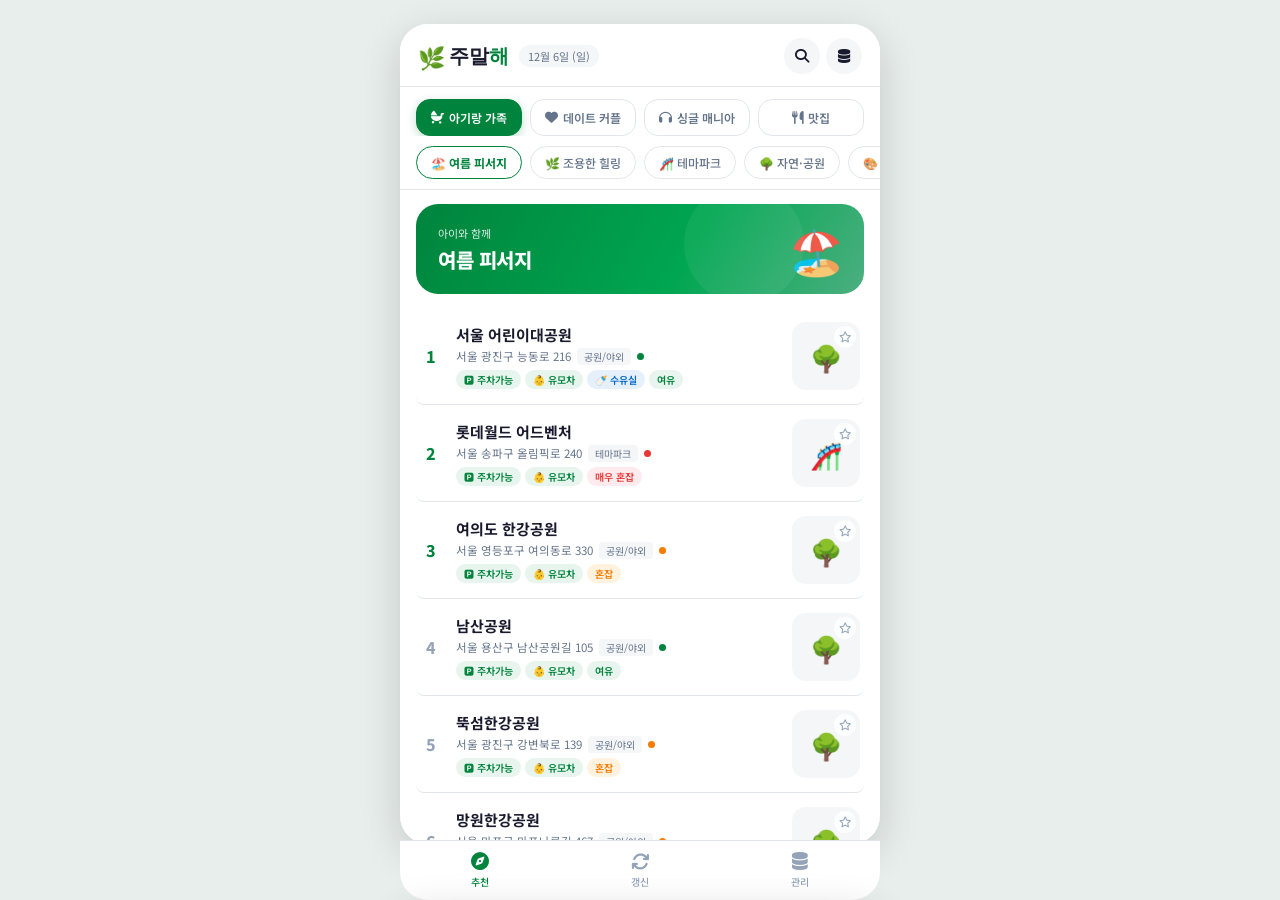
==== web/index.html @ 014f01ed "Initial commit" ====
<!DOCTYPE html>
<html lang="ko">
<head>
  <meta charset="UTF-8">
  <meta name="viewport" content="width=device-width, initial-scale=1.0, maximum-scale=1.0, user-scalable=no">
  <title>주말해 - AI 주말 맞춤형 여가 추천</title>
  <meta name="description" content="AI가 분석한 이번 주말 맞춤 여가 추천 서비스. 가족, 커플, 싱글별 테마 코스 제공.">
  <link rel="preconnect" href="https://fonts.googleapis.com">
  <link rel="preconnect" href="https://fonts.gstatic.com" crossorigin>
  <link href="https://fonts.googleapis.com/css2?family=Noto+Sans+KR:wght@300;400;500;600;700;900&family=Outfit:wght@400;600;700;800&display=swap" rel="stylesheet">
  <link rel="stylesheet" href="https://cdnjs.cloudflare.com/ajax/libs/font-awesome/6.4.0/css/all.min.css">
  <link rel="stylesheet" href="style.css">
</head>
<body>
<div class="app-wrap">

  <!-- ── 상단 헤더 ── -->
  <header class="nh-header">
    <div class="nh-header__left">
      <div class="nh-logo">
        <span class="nh-logo__mark">🌿</span>
        <span class="nh-logo__text">주말<b>해</b></span>
      </div>
      <span class="nh-header__date" id="header-date"></span>
    </div>
    <div class="nh-header__right">
      <button class="icon-btn" id="search-toggle-btn" aria-label="검색"><i class="fa-solid fa-magnifying-glass"></i></button>
      <a href="admin.html" class="icon-btn" aria-label="관리자"><i class="fa-solid fa-database"></i></a>
    </div>
  </header>

  <!-- ── 검색창 (접힘/펼침) ── -->
  <div class="search-bar-wrap" id="search-bar-wrap" hidden>
    <div class="search-bar">
      <i class="fa-solid fa-magnifying-glass"></i>
      <input type="text" id="search-input" placeholder="장소명, 키워드 검색..." autocomplete="off">
      <button id="search-clear-btn"><i class="fa-solid fa-xmark"></i></button>
    </div>
  </div>

  <!-- ── 주 세그먼트 탭 (가족 / 커플 / 싱글) ── -->
  <nav class="seg-tabs" role="tablist" aria-label="사용자 유형 선택">
    <button class="seg-tab active" data-seg="family" role="tab" aria-selected="true" id="tab-family">
      <i class="fa-solid fa-baby-carriage"></i> 아기랑 가족
    </button>
    <button class="seg-tab" data-seg="couple" role="tab" aria-selected="false" id="tab-couple">
      <i class="fa-solid fa-heart"></i> 데이트 커플
    </button>
    <button class="seg-tab" data-seg="single" role="tab" aria-selected="false" id="tab-single">
      <i class="fa-solid fa-headphones"></i> 싱글 매니아
    </button>
    <button class="seg-tab" data-seg="food" role="tab" aria-selected="false" id="tab-food">
      <i class="fa-solid fa-utensils"></i> 맛집
    </button>
  </nav>

  <!-- ── 하위 테마 칩 (가로 스크롤) ── -->
  <div class="theme-chips-wrap">
    <div class="theme-chips" id="theme-chips">
      <!-- JS가 동적으로 채움 -->
    </div>
  </div>

  <!-- ── 테마 배너 ── -->
  <div class="theme-banner" id="theme-banner">
    <div class="theme-banner__text">
      <p class="theme-banner__sub" id="banner-sub">아이와 함께</p>
      <h2 class="theme-banner__title" id="banner-title">여름 피서지</h2>
    </div>
    <div class="theme-banner__emoji" id="banner-emoji">🏖️</div>
  </div>

  <!-- ── 장소 리스트 ── -->
  <main class="place-list-wrap" id="place-list" role="main">
    <div class="loading-row">
      <div class="nh-spinner"></div>
      <span>추천 장소를 불러오는 중...</span>
    </div>
  </main>

  <!-- ── 페이지네이션 ── -->
  <div class="pagination-bar" id="pagination-bar" hidden>
    <button class="page-btn" id="page-prev"><i class="fa-solid fa-chevron-left"></i></button>
    <span class="page-info" id="page-info">1 / 1</span>
    <button class="page-btn" id="page-next"><i class="fa-solid fa-chevron-right"></i></button>
  </div>

  <!-- ── 하단 네비게이션 ── -->
  <footer class="bottom-nav">
    <button class="bnav-item active" id="bnav-home">
      <i class="fa-solid fa-compass"></i><span>추천</span>
    </button>
    <button class="bnav-item" id="bnav-refresh">
      <i class="fa-solid fa-arrows-rotate"></i><span>갱신</span>
    </button>
    <a href="admin.html" class="bnav-item">
      <i class="fa-solid fa-database"></i><span>관리</span>
    </a>
  </footer>

  <!-- ── 장소 상세 Bottom Sheet ── -->
  <div class="sheet-overlay" id="sheet-overlay"></div>
  <div class="detail-sheet" id="detail-sheet" role="dialog" aria-modal="true" aria-label="장소 상세 정보">
    <div class="sheet-handle"></div>
    <button class="sheet-close-btn" id="sheet-close-btn"><i class="fa-solid fa-xmark"></i></button>
    <div class="sheet-body" id="sheet-body"><!-- JS fills --></div>
  </div>

  <!-- ── 갱신 모달 ── -->
  <div class="nh-modal-overlay" id="refresh-modal-overlay">
    <div class="nh-modal">
      <h3><i class="fa-solid fa-arrows-rotate"></i> 실시간 데이터 수집 및 갱신</h3>
      <ul class="modal-stat-list">
        <li><span>총 등록 명소/장소</span><strong id="m-places">0개</strong></li>
        <li><span>실시간 등록 행사</span><strong id="m-events">0개</strong></li>
        <li><span>데이터 연동 상태</span><strong class="ok">✅ 정상 (실시간)</strong></li>
      </ul>
      <div id="collect-status-box" style="font-size:12px;color:var(--nh-text-sec);text-align:center;padding:4px 0;" hidden>
        <span id="collect-status-text">수집 진행 중...</span>
      </div>
      <button class="nh-btn" id="run-collect-btn" style="background:#0066CC;">
        <i class="fa-solid fa-rotate"></i> 실시간 데이터 수집 실행
      </button>
      <button class="nh-btn" id="refresh-modal-close" style="background:var(--nh-bg-sub);color:var(--nh-text-primary);border:1px solid var(--nh-border);">닫기</button>
    </div>
  </div>

</div><!-- /app-wrap -->
<script src="app.js"></script>
</body>
</html>
---- web/style.css ----
/* ══════════════════════════════════════════
   NH농협 톤앤매너 주말해 서비스 CSS
   주색: 녹색 #00843D / 보조: 파랑 #0066CC
   배경: 흰색 #FFFFFF / 서브배경: #F4F6F8
   ══════════════════════════════════════════ */

:root {
  --nh-green:        #00843D;
  --nh-green-light:  #E8F5EE;
  --nh-green-mid:    #4CAF80;
  --nh-blue:         #0066CC;
  --nh-blue-light:   #E6F0FB;
  --nh-blue-mid:     #4D9BE6;
  --nh-bg:           #FFFFFF;
  --nh-bg-sub:       #F4F6F8;
  --nh-border:       #E2E6EA;
  --nh-text-primary: #1A1A2E;
  --nh-text-sec:     #64748B;
  --nh-text-third:   #94A3B8;
  --nh-red:          #E53935;
  --nh-orange:       #F57C00;
  --nh-yellow:       #F9A825;
  --radius-sm: 8px;
  --radius-md: 14px;
  --radius-lg: 22px;
  --radius-xl: 28px;
  --font: 'Noto Sans KR', sans-serif;
  --shadow-sm: 0 1px 4px rgba(0,0,0,0.06);
  --shadow-md: 0 4px 16px rgba(0,0,0,0.10);
  --shadow-lg: 0 12px 40px rgba(0,0,0,0.16);
}

*, *::before, *::after { box-sizing: border-box; margin: 0; padding: 0; -webkit-tap-highlight-color: transparent; }

html, body { height: 100%; font-family: var(--font); background: var(--nh-bg-sub); color: var(--nh-text-primary); }

/* ── 앱 래퍼 ── */
.app-wrap {
  width: 100%;
  max-width: 480px;
  min-height: 100svh;
  background: var(--nh-bg);
  margin: 0 auto;
  display: flex;
  flex-direction: column;
  position: relative;
  overflow-x: hidden;
  padding-bottom: 70px;
  box-shadow: 0 0 0 1px var(--nh-border);
}

/* ── 헤더 ── */
.nh-header {
  position: sticky;
  top: 0;
  z-index: 90;
  background: var(--nh-bg);
  border-bottom: 1px solid var(--nh-border);
  display: flex;
  align-items: center;
  justify-content: space-between;
  padding: 14px 18px 12px;
}
.nh-header__left { display: flex; align-items: center; gap: 10px; }
.nh-logo { display: flex; align-items: center; gap: 4px; }
.nh-logo__mark { font-size: 22px; }
.nh-logo__text { font-size: 20px; font-family: 'Outfit', sans-serif; font-weight: 700; color: var(--nh-text-primary); }
.nh-logo__text b { color: var(--nh-green); }
.nh-header__date { font-size: 11px; color: var(--nh-text-sec); background: var(--nh-bg-sub); padding: 3px 9px; border-radius: 20px; }
.nh-header__right { display: flex; align-items: center; gap: 6px; }
.icon-btn {
  width: 36px; height: 36px;
  background: var(--nh-bg-sub);
  border: none; border-radius: 50%;
  display: flex; align-items: center; justify-content: center;
  cursor: pointer; color: var(--nh-text-primary); font-size: 14px;
  text-decoration: none;
  transition: background 0.2s;
}
.icon-btn:hover { background: var(--nh-green-light); color: var(--nh-green); }

/* ── 검색바 ── */
.search-bar-wrap { padding: 8px 16px; background: var(--nh-bg); border-bottom: 1px solid var(--nh-border); }
.search-bar {
  display: flex; align-items: center; gap: 10px;
  background: var(--nh-bg-sub); border: 1px solid var(--nh-border);
  border-radius: 12px; padding: 10px 14px;
}
.search-bar i { color: var(--nh-text-sec); font-size: 14px; }
.search-bar input { flex: 1; border: none; background: transparent; font-size: 14px; color: var(--nh-text-primary); outline: none; }
.search-bar input::placeholder { color: var(--nh-text-third); }
#search-clear-btn { background: none; border: none; color: var(--nh-text-third); cursor: pointer; font-size: 15px; padding: 2px; }

/* ── 세그먼트 탭 ── */
.seg-tabs {
  display: flex;
  padding: 12px 16px 0;
  gap: 8px;
  background: var(--nh-bg);
}
.seg-tab {
  flex: 1;
  padding: 9px 6px;
  font-size: 12px;
  font-weight: 600;
  font-family: var(--font);
  border: 1.5px solid var(--nh-border);
  border-radius: var(--radius-md);
  background: var(--nh-bg);
  color: var(--nh-text-sec);
  cursor: pointer;
  display: flex;
  align-items: center;
  justify-content: center;
  gap: 5px;
  transition: all 0.2s;
  white-space: nowrap;
}
.seg-tab i { font-size: 13px; }
.seg-tab.active {
  background: var(--nh-green);
  color: #fff;
  border-color: var(--nh-green);
  box-shadow: 0 3px 10px rgba(0,132,61,0.25);
}

/* ── 하위 테마 칩 ── */
.theme-chips-wrap {
  background: var(--nh-bg);
  padding: 10px 0 10px 16px;
  border-bottom: 1px solid var(--nh-border);
}
.theme-chips {
  display: flex;
  gap: 8px;
  overflow-x: auto;
  scrollbar-width: none;
  padding-right: 16px;
}
.theme-chips::-webkit-scrollbar { display: none; }
.theme-chip {
  flex-shrink: 0;
  padding: 7px 14px;
  font-size: 12px;
  font-weight: 500;
  font-family: var(--font);
  border: 1.5px solid var(--nh-border);
  border-radius: 20px;
  background: var(--nh-bg);
  color: var(--nh-text-sec);
  cursor: pointer;
  transition: all 0.18s;
  white-space: nowrap;
}
.theme-chip.active {
  background: var(--nh-bg);
  border-color: var(--nh-green);
  color: var(--nh-green);
  font-weight: 700;
}

/* ── 테마 배너 ── */
.theme-banner {
  margin: 14px 16px 0;
  border-radius: var(--radius-lg);
  padding: 20px 20px 20px 22px;
  display: flex;
  align-items: center;
  justify-content: space-between;
  background: linear-gradient(120deg, var(--nh-green) 0%, #00A651 60%, #4CAF80 100%);
  color: #fff;
  min-height: 90px;
  overflow: hidden;
  position: relative;
}
.theme-banner::before {
  content: '';
  position: absolute;
  right: 60px; top: -20px;
  width: 120px; height: 120px;
  background: rgba(255,255,255,0.06);
  border-radius: 50%;
}
.theme-banner__sub { font-size: 11px; opacity: 0.85; margin-bottom: 4px; font-weight: 400; }
.theme-banner__title { font-size: 20px; font-weight: 800; letter-spacing: -0.5px; }
.theme-banner__emoji { font-size: 44px; line-height: 1; flex-shrink: 0; }

/* 커플 배너 (파란색) */
.theme-banner.blue {
  background: linear-gradient(120deg, var(--nh-blue) 0%, #0080FF 60%, var(--nh-blue-mid) 100%);
}
/* 싱글 배너 (보라) */
.theme-banner.purple {
  background: linear-gradient(120deg, #5B21B6 0%, #7C3AED 60%, #A78BFA 100%);
}
/* 맛집 배너 (따뜻한 오렌지) */
.theme-banner.food {
  background: linear-gradient(120deg, #C0392B 0%, #E74C3C 55%, #F39C12 100%);
}

/* ── Geo 위치 안내 배너 ── */
.geo-notice {
  display: flex;
  align-items: center;
  gap: 12px;
  background: #FFF8E1;
  border: 1.5px solid #F9A825;
  border-radius: var(--radius-md);
  padding: 14px 16px;
  margin-bottom: 12px;
}
.geo-notice > i {
  font-size: 22px;
  color: #F57C00;
  flex-shrink: 0;
}
.geo-notice__text { flex: 1; }
.geo-notice__text strong { font-size: 13px; color: var(--nh-text-primary); display: block; margin-bottom: 2px; }
.geo-notice__text p { font-size: 11.5px; color: var(--nh-text-sec); }
.geo-retry-btn {
  background: #F57C00; color: #fff;
  border: none; border-radius: var(--radius-sm);
  padding: 7px 12px; font-size: 12px;
  font-weight: 700; font-family: var(--font);
  cursor: pointer; white-space: nowrap;
  flex-shrink: 0; transition: background 0.2s;
}
.geo-retry-btn:hover { background: #E65100; }

/* ── 맛집 거리 뱃지 ── */
.badge-pill.food-dist {
  background: #FFF3E0;
  color: #E65100;
  font-weight: 700;
}


/* ── 장소 리스트 ── */
.place-list-wrap {
  padding: 14px 16px 8px;
  flex: 1;
  display: flex;
  flex-direction: column;
  gap: 0;
}

/* 로딩 */
.loading-row {
  display: flex;
  flex-direction: column;
  align-items: center;
  padding: 50px 20px;
  gap: 14px;
  color: var(--nh-text-sec);
  font-size: 13px;
}
.nh-spinner {
  width: 32px; height: 32px;
  border: 3px solid var(--nh-green-light);
  border-top-color: var(--nh-green);
  border-radius: 50%;
  animation: spin 0.8s linear infinite;
}
@keyframes spin { to { transform: rotate(360deg); } }

/* 장소 아이템 카드 */
.place-item {
  display: flex;
  align-items: center;
  gap: 14px;
  padding: 14px 4px;
  border-bottom: 1px solid var(--nh-border);
  cursor: pointer;
  transition: background 0.15s;
  border-radius: var(--radius-sm);
}
.place-item:last-child { border-bottom: none; }
.place-item:active { background: var(--nh-bg-sub); }

.place-item__rank {
  font-size: 16px;
  font-weight: 800;
  color: var(--nh-text-third);
  width: 22px;
  text-align: center;
  flex-shrink: 0;
}
.place-item__rank.top { color: var(--nh-green); }

.place-item__info { flex: 1; min-width: 0; }
.place-item__name {
  font-size: 15px;
  font-weight: 700;
  color: var(--nh-text-primary);
  white-space: nowrap;
  overflow: hidden;
  text-overflow: ellipsis;
}
.place-item__meta {
  margin-top: 3px;
  display: flex;
  align-items: center;
  gap: 6px;
  flex-wrap: wrap;
}
.place-item__addr { font-size: 11.5px; color: var(--nh-text-sec); white-space: nowrap; overflow: hidden; text-overflow: ellipsis; max-width: 160px; }
.place-item__cat {
  font-size: 10px;
  background: var(--nh-bg-sub);
  padding: 1px 7px;
  border-radius: 4px;
  color: var(--nh-text-sec);
  white-space: nowrap;
}
.place-item__badges {
  margin-top: 5px;
  display: flex;
  gap: 4px;
  flex-wrap: wrap;
}
.badge-pill {
  font-size: 10px;
  padding: 2px 8px;
  border-radius: 20px;
  font-weight: 600;
  white-space: nowrap;
}
.badge-pill.green  { background: var(--nh-green-light); color: var(--nh-green); }
.badge-pill.blue   { background: var(--nh-blue-light);  color: var(--nh-blue); }
.badge-pill.orange { background: #FFF3E0; color: var(--nh-orange); }
.badge-pill.red    { background: #FFEBEE; color: var(--nh-red); }
.badge-pill.gray   { background: var(--nh-bg-sub); color: var(--nh-text-sec); }

/* 혼잡도 표시 */
.crowd-dot {
  width: 7px; height: 7px;
  border-radius: 50%;
  display: inline-block;
  flex-shrink: 0;
}
.crowd-dot.LOW            { background: #00843D; }
.crowd-dot.MODERATE       { background: #F9A825; }
.crowd-dot.CONGESTED      { background: #F57C00; }
.crowd-dot.VERY_CONGESTED { background: #E53935; }

/* 섬네일 이미지 */
.place-item__thumb {
  width: 68px; height: 68px;
  border-radius: var(--radius-md);
  object-fit: cover;
  flex-shrink: 0;
  background: var(--nh-bg-sub);
  display: flex; align-items: center; justify-content: center;
  font-size: 26px;
  overflow: hidden;
  position: relative;
}
.place-item__thumb .fav-btn {
  position: absolute;
  top: 4px; right: 4px;
  background: rgba(255,255,255,0.85);
  border: none; border-radius: 50%;
  width: 22px; height: 22px;
  font-size: 11px;
  display: flex; align-items: center; justify-content: center;
  cursor: pointer;
  color: var(--nh-text-third);
  transition: color 0.2s;
}
.place-item__thumb .fav-btn.active { color: #E53935; }

/* 빈 결과 */
.no-results {
  display: flex; flex-direction: column;
  align-items: center; justify-content: center;
  padding: 60px 20px; gap: 12px;
  color: var(--nh-text-sec); text-align: center;
}
.no-results i { font-size: 36px; opacity: 0.35; }
.no-results p { font-size: 13px; }

/* ── 페이지네이션 ── */
.pagination-bar {
  display: flex;
  align-items: center;
  justify-content: center;
  gap: 18px;
  padding: 12px 16px 8px;
}
.page-btn {
  width: 36px; height: 36px;
  border-radius: 50%;
  border: 1.5px solid var(--nh-border);
  background: var(--nh-bg);
  color: var(--nh-text-primary);
  cursor: pointer;
  display: flex; align-items: center; justify-content: center;
  font-size: 13px;
  transition: all 0.2s;
}
.page-btn:hover { background: var(--nh-green); color: #fff; border-color: var(--nh-green); }
.page-btn:disabled { opacity: 0.3; cursor: not-allowed; }
.page-info { font-size: 13px; font-weight: 600; color: var(--nh-text-sec); }

/* ── 하단 내비게이션 ── */
.bottom-nav {
  position: fixed;
  bottom: 0;
  left: 50%;
  transform: translateX(-50%);
  width: 100%;
  max-width: 480px;
  height: 60px;
  background: var(--nh-bg);
  border-top: 1px solid var(--nh-border);
  display: flex;
  align-items: center;
  justify-content: space-around;
  z-index: 100;
}
.bnav-item {
  display: flex; flex-direction: column;
  align-items: center; gap: 3px;
  background: none; border: none;
  color: var(--nh-text-third);
  font-size: 10px; font-weight: 500;
  font-family: var(--font);
  cursor: pointer;
  text-decoration: none;
  transition: color 0.2s;
  padding: 6px 18px;
}
.bnav-item i { font-size: 18px; }
.bnav-item.active { color: var(--nh-green); }

/* ── 바텀 시트 (장소 상세) ── */
.sheet-overlay {
  display: none;
  position: fixed; inset: 0;
  background: rgba(0,0,0,0.45);
  z-index: 200;
  backdrop-filter: blur(2px);
}
.detail-sheet {
  position: fixed;
  bottom: 0; left: 50%;
  transform: translateX(-50%) translateY(100%);
  width: 100%; max-width: 480px;
  max-height: 88svh;
  background: var(--nh-bg);
  border-radius: 24px 24px 0 0;
  z-index: 210;
  overflow-y: auto;
  transition: transform 0.32s cubic-bezier(0.32,0.72,0,1);
  box-shadow: var(--shadow-lg);
}
.detail-sheet.open { transform: translateX(-50%) translateY(0); }
.sheet-overlay.open { display: block; }
.sheet-handle {
  width: 40px; height: 4px; border-radius: 2px;
  background: var(--nh-border);
  margin: 12px auto 0;
}
.sheet-close-btn {
  position: absolute; top: 14px; right: 18px;
  width: 32px; height: 32px; border-radius: 50%;
  background: var(--nh-bg-sub); border: none;
  font-size: 16px; color: var(--nh-text-sec);
  cursor: pointer; display: flex; align-items: center; justify-content: center;
}
.sheet-body { padding: 16px 20px 30px; }

/* 상세 헤더 */
.detail-cat   { font-size: 11px; color: var(--nh-green); font-weight: 700; letter-spacing: 0.5px; margin-bottom: 4px; }
.detail-name  { font-size: 22px; font-weight: 800; color: var(--nh-text-primary); letter-spacing: -0.5px; margin-bottom: 8px; }
.detail-addr  { font-size: 13px; color: var(--nh-text-sec); display: flex; align-items: center; gap: 6px; margin-bottom: 14px; }
.detail-badges { display: flex; gap: 6px; flex-wrap: wrap; margin-bottom: 16px; }

/* 구분선 */
.detail-divider { height: 1px; background: var(--nh-border); margin: 14px 0; }

/* 행사 섹션 */
.detail-section-title { font-size: 13px; font-weight: 700; color: var(--nh-text-primary); margin-bottom: 10px; display: flex; align-items: center; gap: 6px; }
.detail-section-title i { color: var(--nh-green); }
.detail-event-box {
  background: var(--nh-green-light);
  border-left: 4px solid var(--nh-green);
  border-radius: var(--radius-sm);
  padding: 12px 14px;
  margin-bottom: 10px;
}
.detail-event-title { font-size: 14px; font-weight: 700; color: var(--nh-green); margin-bottom: 5px; }
.detail-event-desc  { font-size: 12.5px; color: var(--nh-text-sec); line-height: 1.6; }
.detail-event-date  { font-size: 11px; color: var(--nh-text-third); margin-top: 8px; display: flex; align-items: center; gap: 4px; }

/* 혼잡도 게이지 */
.crowd-row { display: flex; align-items: center; justify-content: space-between; margin-bottom: 12px; }
.crowd-label { font-size: 13px; color: var(--nh-text-sec); }
.crowd-val   { font-size: 13px; font-weight: 700; }
.crowd-val.LOW            { color: var(--nh-green); }
.crowd-val.MODERATE       { color: var(--nh-yellow); }
.crowd-val.CONGESTED      { color: var(--nh-orange); }
.crowd-val.VERY_CONGESTED { color: var(--nh-red); }

/* AI 태그 */
.detail-tags { display: flex; flex-wrap: wrap; gap: 6px; }
.detail-tag {
  font-size: 11px; padding: 4px 10px;
  background: var(--nh-blue-light);
  color: var(--nh-blue);
  border-radius: 20px; font-weight: 600;
}

/* 지도 버튼 */
.map-btn {
  display: flex; align-items: center; justify-content: center; gap: 8px;
  width: 100%; margin-top: 18px;
  padding: 14px;
  background: var(--nh-green);
  color: #fff;
  border: none; border-radius: var(--radius-md);
  font-size: 14px; font-weight: 700; font-family: var(--font);
  cursor: pointer;
  transition: background 0.2s;
  text-decoration: none;
}
.map-btn:hover { background: #006B32; }

/* ── 모달 ── */
.nh-modal-overlay {
  display: none;
  position: fixed; inset: 0;
  background: rgba(0,0,0,0.5);
  z-index: 300;
  align-items: center; justify-content: center;
}
.nh-modal-overlay.open { display: flex; }
.nh-modal {
  background: var(--nh-bg);
  border-radius: var(--radius-xl);
  padding: 28px 24px;
  width: 90%; max-width: 360px;
  display: flex; flex-direction: column; gap: 16px;
  animation: scaleIn 0.28s cubic-bezier(0.34,1.56,0.64,1);
}
.nh-modal h3 { font-size: 16px; color: var(--nh-text-primary); display: flex; align-items: center; gap: 8px; }
.nh-modal h3 i { color: var(--nh-green); }
.modal-stat-list { list-style: none; display: flex; flex-direction: column; gap: 12px; }
.modal-stat-list li { display: flex; justify-content: space-between; font-size: 13px; border-bottom: 1px solid var(--nh-border); padding-bottom: 10px; }
.modal-stat-list li:last-child { border-bottom: none; padding-bottom: 0; }
.modal-stat-list span { color: var(--nh-text-sec); }
.modal-stat-list strong { font-weight: 700; color: var(--nh-text-primary); }
.modal-stat-list strong.ok { color: var(--nh-green); }
.nh-btn {
  background: var(--nh-green); color: #fff;
  border: none; border-radius: var(--radius-md);
  padding: 13px; font-size: 14px; font-weight: 700; font-family: var(--font);
  cursor: pointer; transition: background 0.2s;
}
.nh-btn:hover { background: #006B32; }

/* ── 공통 애니메이션 ── */
@keyframes scaleIn {
  from { transform: scale(0.92); opacity: 0; }
  to   { transform: scale(1);    opacity: 1; }
}
@keyframes fadeSlideUp {
  from { opacity: 0; transform: translateY(8px); }
  to   { opacity: 1; transform: translateY(0); }
}
.place-item { animation: fadeSlideUp 0.22s ease both; }

/* ── 반응형: 데스크톱에서 폰처럼 보이게 ── */
@media (min-width: 481px) {
  body { background: #E8EEEC; display: flex; align-items: flex-start; justify-content: center; }
  .app-wrap { margin: 24px auto; border-radius: 28px; min-height: auto; height: 820px; box-shadow: var(--shadow-lg); }
  .bottom-nav { border-bottom-left-radius: 28px; border-bottom-right-radius: 28px; }
  .detail-sheet { max-width: 480px; }
}

/* ══════════════════════════════════════════
   Admin 화면 전용 스타일 (공유 파일에 포함)
   ══════════════════════════════════════════ */
.admin-body { background: #E8EEEC; }

.admin-container {
  max-width: 960px !important;
  height: auto !important;
  min-height: calc(100vh - 48px);
  padding-bottom: 30px;
  margin: 24px auto;
  border-radius: 24px;
}
.header-back-btn { font-size: 11px; padding: 6px 12px; }
.text-green { color: var(--nh-green); }

.admin-stats-grid { display: grid; grid-template-columns: repeat(3,1fr); gap: 12px; padding: 16px 20px; }
.stat-box {
  background: var(--nh-bg-sub); border: 1px solid var(--nh-border);
  border-radius: var(--radius-md); padding: 14px;
  display: flex; align-items: center; gap: 12px;
}
.stat-box .stat-icon {
  font-size: 18px; color: var(--nh-green);
  background: var(--nh-green-light);
  width: 38px; height: 38px; border-radius: 10px;
  display: flex; align-items: center; justify-content: center;
}
.stat-info { display: flex; flex-direction: column; }
.stat-val  { font-family: 'Outfit', sans-serif; font-size: 20px; font-weight: 800; color: var(--nh-text-primary); }
.stat-lbl  { font-size: 10px; color: var(--nh-text-sec); }

.table-switcher { display: flex; gap: 8px; padding: 8px 20px; overflow-x: auto; }
.switcher-btn {
  background: var(--nh-bg-sub); border: 1px solid var(--nh-border);
  border-radius: 12px; padding: 8px 14px; font-size: 12px;
  color: var(--nh-text-sec); cursor: pointer; white-space: nowrap;
  display: flex; align-items: center; gap: 6px; transition: all 0.2s; font-family: var(--font);
}
.switcher-btn.active { background: var(--nh-green); color: #fff; border-color: var(--nh-green); }

.table-toolbar { padding: 8px 20px; }

.table-responsive-container {
  margin: 8px 20px; background: var(--nh-bg);
  border: 1px solid var(--nh-border); border-radius: 18px;
  overflow-x: auto;
}

.data-table { width: 100%; border-collapse: collapse; font-size: 12px; text-align: left; min-width: 600px; }
.data-table th {
  background: var(--nh-bg-sub); color: var(--nh-text-primary);
  font-weight: 700; padding: 13px 16px;
  border-bottom: 1px solid var(--nh-border);
}
.data-table td {
  padding: 11px 16px;
  border-bottom: 1px solid var(--nh-border);
  color: var(--nh-text-sec);
  vertical-align: middle;
}
.data-table tr:last-child td { border-bottom: none; }
.data-table tr:hover td { background: var(--nh-bg-sub); color: var(--nh-text-primary); }

.admin-badge {
  display: inline-block; padding: 2px 7px;
  border-radius: 4px; font-size: 10px; font-weight: 700;
}
.badge-true  { background: var(--nh-green-light); color: var(--nh-green); }
.badge-false { background: #FFEBEE; color: var(--nh-red); }
.crowd-low           { background: var(--nh-green-light); color: var(--nh-green); }
.crowd-moderate      { background: #FFF8E1; color: var(--nh-yellow); }
.crowd-congested     { background: #FFF3E0; color: var(--nh-orange); }
.crowd-very_congested{ background: #FFEBEE; color: var(--nh-red); }

.text-more-btn {
  background: none; border: none; color: var(--nh-blue);
  cursor: pointer; margin-left: 4px; font-size: 10px;
}
.error-msg { color: var(--nh-red); text-align: center; padding: 30px; }

/* Admin modal 스타일 재사용 */
.modal { display: none; position: fixed; inset: 0; background: rgba(0,0,0,0.5); z-index: 200; align-items: center; justify-content: center; }
.modal-content {
  background: var(--nh-bg); border-radius: var(--radius-xl);
  padding: 28px 24px; width: 90%; max-width: 360px;
  display: flex; flex-direction: column; gap: 16px;
  animation: scaleIn 0.28s cubic-bezier(0.34,1.56,0.64,1);
}
.modal-content h3 { font-size: 16px; color: var(--nh-text-primary); display: flex; align-items: center; gap: 8px; }
.modal-desc { font-size: 13px; color: var(--nh-text-sec); line-height: 1.6; white-space: pre-wrap; word-break: break-all; }
.close-btn {
  background: var(--nh-green); color: #fff; border: none;
  border-radius: var(--radius-md); padding: 12px;
  font-size: 14px; font-weight: 700; font-family: var(--font); cursor: pointer;
}
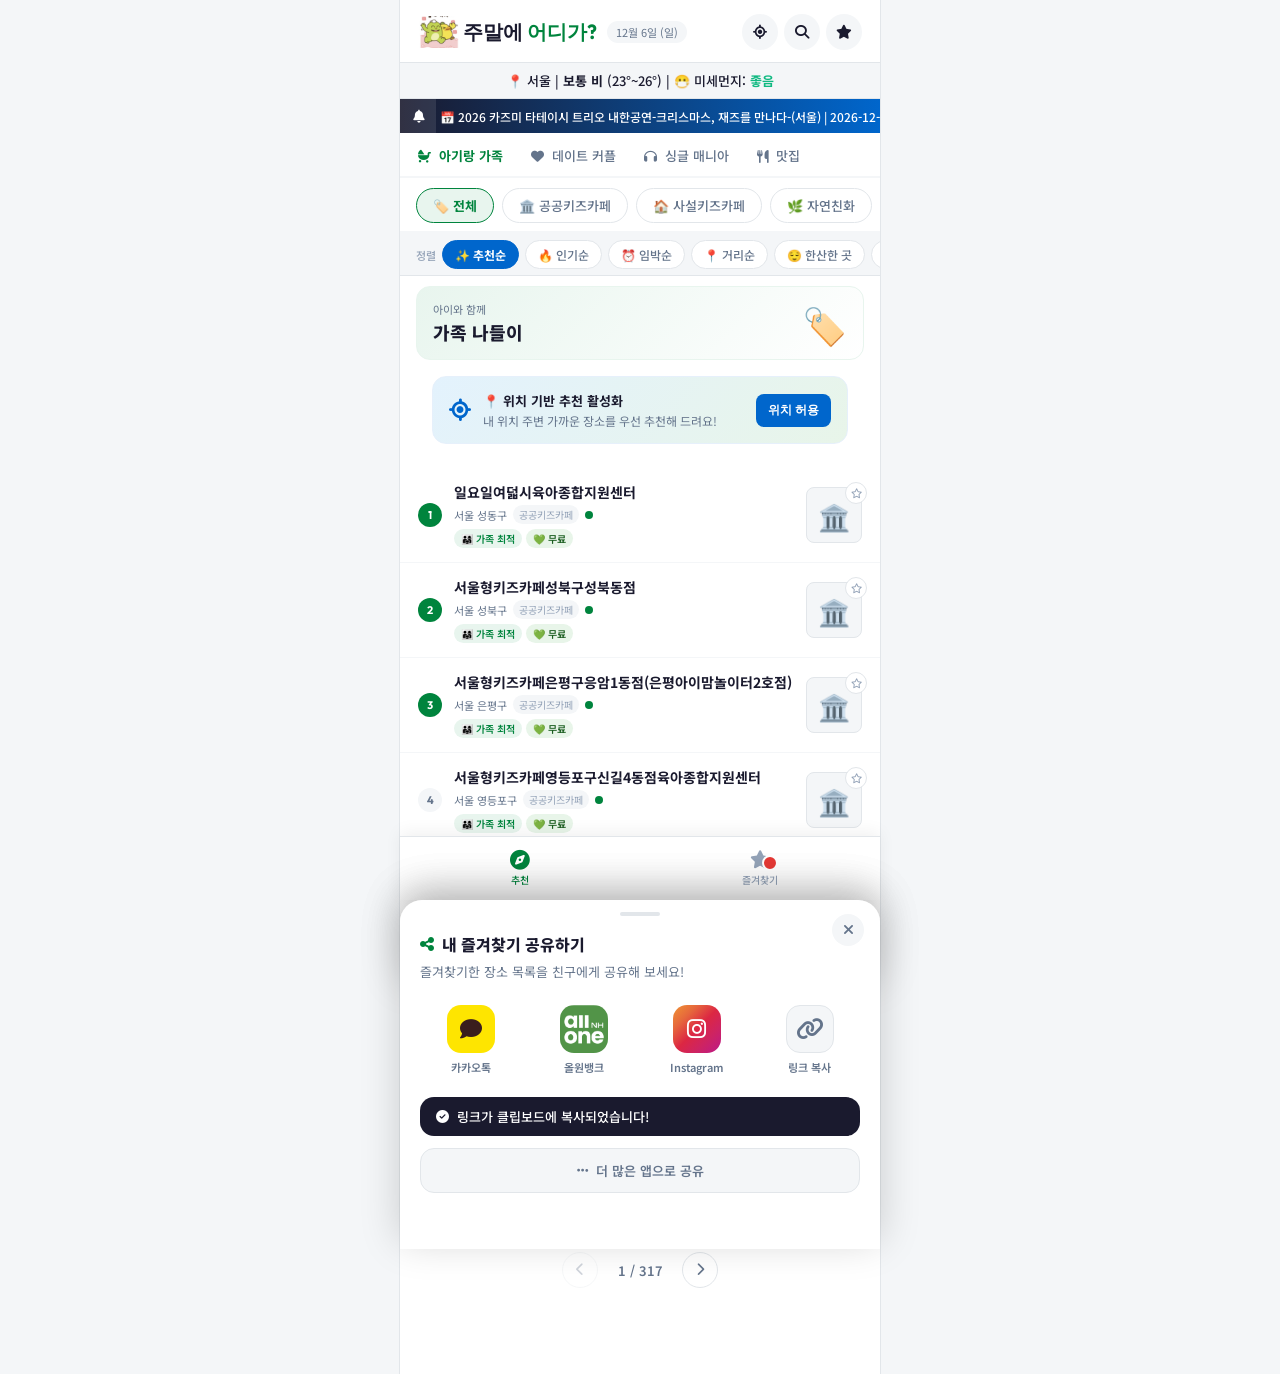
==== commit efef7de7: "feat: 공공/사설 키즈카페 분리 + 자연친화/체험 테마 대폭 확충 v6.0 - 공공키즈카페 vs 사설키즈카페 카테고리 명확 분리 - naver_search_collector.p" ====
--- a/web/index.html
+++ b/web/index.html
@@ -18,84 +18,170 @@
   <header class="nh-header">
     <div class="nh-header__left">
       <div class="nh-logo">
-        <span class="nh-logo__mark">🌿</span>
-        <span class="nh-logo__text">주말<b>해</b></span>
+        <img src="logo_where.png" alt="logo" class="nh-logo__img" style="height:32px;">
+        <span class="nh-logo__text">주말에 <b>어디가?</b></span>
       </div>
       <span class="nh-header__date" id="header-date"></span>
     </div>
     <div class="nh-header__right">
+      <button class="icon-btn" id="location-btn" aria-label="내 위치" title="위치 업데이트">
+        <i class="fa-solid fa-location-crosshairs"></i>
+      </button>
       <button class="icon-btn" id="search-toggle-btn" aria-label="검색"><i class="fa-solid fa-magnifying-glass"></i></button>
-      <a href="admin.html" class="icon-btn" aria-label="관리자"><i class="fa-solid fa-database"></i></a>
+      <button class="icon-btn" id="header-fav-btn" aria-label="즐겨찾기"><i class="fa-solid fa-star"></i></button>
     </div>
   </header>
+
+  <!-- ── 날씨 배너 ── -->
+  <div class="weather-banner" id="weather-banner" hidden>
+    <div class="weather-info">
+      📍 <span id="w-region">위치 확인 중</span> | 
+      <span id="w-status">...</span> | 
+      😷 미세먼지: <span id="w-dust">...</span>
+    </div>
+  </div>
+
+  <!-- ── 일정 알림 티커 배너 ── -->
+  <div class="alert-ticker" id="alert-ticker" role="marquee" aria-label="즐겨찾기 일정 알림">
+    <div class="ticker-icon"><i class="fa-solid fa-bell"></i></div>
+    <div class="ticker-track-wrap">
+      <div class="ticker-track" id="ticker-track">
+        <span class="ticker-item">📅 즐겨찾기한 장소의 일정을 여기에서 확인하세요</span>
+      </div>
+    </div>
+  </div>
 
   <!-- ── 검색창 (접힘/펼침) ── -->
   <div class="search-bar-wrap" id="search-bar-wrap" hidden>
     <div class="search-bar">
       <i class="fa-solid fa-magnifying-glass"></i>
-      <input type="text" id="search-input" placeholder="장소명, 키워드 검색..." autocomplete="off">
+      <input type="text" id="search-input" placeholder="장소명, 지역, 키워드 검색..." autocomplete="off">
       <button id="search-clear-btn"><i class="fa-solid fa-xmark"></i></button>
     </div>
   </div>
 
-  <!-- ── 주 세그먼트 탭 (가족 / 커플 / 싱글) ── -->
-  <nav class="seg-tabs" role="tablist" aria-label="사용자 유형 선택">
-    <button class="seg-tab active" data-seg="family" role="tab" aria-selected="true" id="tab-family">
-      <i class="fa-solid fa-baby-carriage"></i> 아기랑 가족
-    </button>
-    <button class="seg-tab" data-seg="couple" role="tab" aria-selected="false" id="tab-couple">
-      <i class="fa-solid fa-heart"></i> 데이트 커플
-    </button>
-    <button class="seg-tab" data-seg="single" role="tab" aria-selected="false" id="tab-single">
-      <i class="fa-solid fa-headphones"></i> 싱글 매니아
-    </button>
-    <button class="seg-tab" data-seg="food" role="tab" aria-selected="false" id="tab-food">
-      <i class="fa-solid fa-utensils"></i> 맛집
-    </button>
-  </nav>
-
-  <!-- ── 하위 테마 칩 (가로 스크롤) ── -->
-  <div class="theme-chips-wrap">
-    <div class="theme-chips" id="theme-chips">
-      <!-- JS가 동적으로 채움 -->
-    </div>
-  </div>
-
-  <!-- ── 테마 배너 ── -->
-  <div class="theme-banner" id="theme-banner">
-    <div class="theme-banner__text">
-      <p class="theme-banner__sub" id="banner-sub">아이와 함께</p>
-      <h2 class="theme-banner__title" id="banner-title">여름 피서지</h2>
-    </div>
-    <div class="theme-banner__emoji" id="banner-emoji">🏖️</div>
-  </div>
-
-  <!-- ── 장소 리스트 ── -->
-  <main class="place-list-wrap" id="place-list" role="main">
-    <div class="loading-row">
-      <div class="nh-spinner"></div>
-      <span>추천 장소를 불러오는 중...</span>
-    </div>
-  </main>
-
-  <!-- ── 페이지네이션 ── -->
-  <div class="pagination-bar" id="pagination-bar" hidden>
-    <button class="page-btn" id="page-prev"><i class="fa-solid fa-chevron-left"></i></button>
-    <span class="page-info" id="page-info">1 / 1</span>
-    <button class="page-btn" id="page-next"><i class="fa-solid fa-chevron-right"></i></button>
-  </div>
+  <!-- ═══════════════════════════════════════ -->
+  <!--           추천 화면 (기본 뷰)            -->
+  <!-- ═══════════════════════════════════════ -->
+  <div id="view-home">
+    <!-- ── 주 세그먼트 탭 (가족 / 커플 / 싱글 / 맛집) ── -->
+    <nav class="seg-tabs" role="tablist" aria-label="사용자 유형 선택">
+      <button class="seg-tab active" data-seg="family" role="tab" aria-selected="true" id="tab-family">
+        <i class="fa-solid fa-baby-carriage"></i> 아기랑 가족
+      </button>
+      <button class="seg-tab" data-seg="couple" role="tab" aria-selected="false" id="tab-couple">
+        <i class="fa-solid fa-heart"></i> 데이트 커플
+      </button>
+      <button class="seg-tab" data-seg="single" role="tab" aria-selected="false" id="tab-single">
+        <i class="fa-solid fa-headphones"></i> 싱글 매니아
+      </button>
+      <button class="seg-tab" data-seg="food" role="tab" aria-selected="false" id="tab-food">
+        <i class="fa-solid fa-utensils"></i> 맛집
+      </button>
+    </nav>
+
+    <!-- ★ 5카테고리 서브탭 (family 탭일 때만 표시) -->
+    <div class="family-category-tabs" id="family-category-tabs">
+      <button class="fcat-tab active" data-cat="전체">🏷️ 전체</button>
+      <button class="fcat-tab" data-cat="공공키즈카페">🏛️ 공공키즈카페</button>
+      <button class="fcat-tab" data-cat="사설키즈카페">🏠 사설키즈카페</button>
+      <button class="fcat-tab" data-cat="자연친화">🌿 자연친화</button>
+      <button class="fcat-tab" data-cat="문화생활">🎭 문화생활</button>
+      <button class="fcat-tab" data-cat="가족체험">🎯 가족체험</button>
+    </div>
+
+    <!-- ★ 정렬 칩 바 -->
+    <div class="sort-bar" id="sort-bar">
+      <span class="sort-label">정렬</span>
+      <button class="sort-chip active" data-sort="recommend" id="sort-recommend">✨ 추천순</button>
+      <button class="sort-chip" data-sort="popular" id="sort-popular">🔥 인기순</button>
+      <button class="sort-chip" data-sort="deadline" id="sort-deadline">⏰ 임박순</button>
+      <button class="sort-chip" data-sort="distance" id="sort-distance">📍 거리순</button>
+      <button class="sort-chip" data-sort="quiet" id="sort-quiet">😌 한산한 곳</button>
+      <button class="sort-chip" data-sort="free" id="sort-free">💚 무료</button>
+    </div>
+
+    <!-- ── 하위 테마 칩 (가로 스크롤, family 아닐 때만) ── -->
+    <div class="theme-chips-wrap" id="theme-chips-wrap">
+      <div class="theme-chips" id="theme-chips">
+        <!-- JS가 동적으로 채움 -->
+      </div>
+    </div>
+
+    <!-- ── 테마 배너 ── -->
+    <div class="theme-banner" id="theme-banner">
+      <div class="theme-banner__text">
+        <p class="theme-banner__sub" id="banner-sub">아이와 함께</p>
+        <h2 class="theme-banner__title" id="banner-title">가족 나들이</h2>
+      </div>
+      <div class="theme-banner__emoji" id="banner-emoji">👨‍👩‍👧</div>
+    </div>
+
+    <!-- ── 위치 정보 안내 (GPS) ── -->
+    <div id="geo-banner" style="display:none;margin:0 16px 8px;">
+      <div class="geo-notice">
+        <i class="fa-solid fa-location-crosshairs"></i>
+        <div class="geo-notice__text">
+          <strong>📍 위치 기반 추천 활성화</strong>
+          <p>내 위치 주변 가까운 장소를 우선 추천해 드려요!</p>
+        </div>
+        <button class="geo-retry-btn" id="geo-allow-btn">위치 허용</button>
+      </div>
+    </div>
+
+    <!-- ── 장소 리스트 ── -->
+    <main class="place-list-wrap" id="place-list" role="main">
+      <div class="loading-row">
+        <div class="nh-spinner"></div>
+        <span>추천 장소를 불러오는 중...</span>
+      </div>
+    </main>
+
+    <!-- ── 페이지네이션 ── -->
+    <div class="pagination-bar" id="pagination-bar" hidden>
+      <button class="page-btn" id="page-prev"><i class="fa-solid fa-chevron-left"></i></button>
+      <span class="page-info" id="page-info">1 / 1</span>
+      <button class="page-btn" id="page-next"><i class="fa-solid fa-chevron-right"></i></button>
+    </div>
+  </div><!-- /view-home -->
+
+  <!-- ═══════════════════════════════════════ -->
+  <!--          즐겨찾기 화면 (fav 뷰)          -->
+  <!-- ═══════════════════════════════════════ -->
+  <div id="view-fav" hidden>
+    <!-- 즐겨찾기 헤더 -->
+    <div class="fav-header">
+      <div class="fav-header__left">
+        <i class="fa-solid fa-star" style="color:#F9A825"></i>
+        <span>내 즐겨찾기</span>
+      </div>
+      <button class="fav-share-btn" id="fav-share-btn" aria-label="즐겨찾기 리스트 공유">
+        <i class="fa-solid fa-share-nodes"></i> 공유하기
+      </button>
+    </div>
+
+    <!-- 즐겨찾기 일정 요약 카드 -->
+    <div class="fav-schedule-card" id="fav-schedule-card">
+      <!-- JS가 채움 -->
+    </div>
+
+    <!-- 즐겨찾기 장소 리스트 -->
+    <main class="place-list-wrap" id="fav-list" role="main">
+      <!-- JS가 채움 -->
+    </main>
+  </div><!-- /view-fav -->
 
   <!-- ── 하단 네비게이션 ── -->
   <footer class="bottom-nav">
     <button class="bnav-item active" id="bnav-home">
       <i class="fa-solid fa-compass"></i><span>추천</span>
     </button>
-    <button class="bnav-item" id="bnav-refresh">
-      <i class="fa-solid fa-arrows-rotate"></i><span>갱신</span>
+    <button class="bnav-item" id="bnav-fav">
+      <i class="fa-solid fa-star"></i><span>즐겨찾기</span>
+      <span class="bnav-fav-badge" id="bnav-fav-badge" hidden></span>
     </button>
-    <a href="admin.html" class="bnav-item">
-      <i class="fa-solid fa-database"></i><span>관리</span>
-    </a>
+    <!-- 갱신 버튼 제거됨 -->
+    <!-- 관리자 페이지 링크 제거됨 -->
   </footer>
 
   <!-- ── 장소 상세 Bottom Sheet ── -->
@@ -106,24 +192,51 @@
     <div class="sheet-body" id="sheet-body"><!-- JS fills --></div>
   </div>
 
-  <!-- ── 갱신 모달 ── -->
-  <div class="nh-modal-overlay" id="refresh-modal-overlay">
-    <div class="nh-modal">
-      <h3><i class="fa-solid fa-arrows-rotate"></i> 실시간 데이터 수집 및 갱신</h3>
-      <ul class="modal-stat-list">
-        <li><span>총 등록 명소/장소</span><strong id="m-places">0개</strong></li>
-        <li><span>실시간 등록 행사</span><strong id="m-events">0개</strong></li>
-        <li><span>데이터 연동 상태</span><strong class="ok">✅ 정상 (실시간)</strong></li>
-      </ul>
-      <div id="collect-status-box" style="font-size:12px;color:var(--nh-text-sec);text-align:center;padding:4px 0;" hidden>
-        <span id="collect-status-text">수집 진행 중...</span>
-      </div>
-      <button class="nh-btn" id="run-collect-btn" style="background:#0066CC;">
-        <i class="fa-solid fa-rotate"></i> 실시간 데이터 수집 실행
-      </button>
-      <button class="nh-btn" id="refresh-modal-close" style="background:var(--nh-bg-sub);color:var(--nh-text-primary);border:1px solid var(--nh-border);">닫기</button>
-    </div>
-  </div>
+  <!-- ── 공유하기 바텀시트 ── -->
+  <div class="sheet-overlay" id="share-overlay"></div>
+  <div class="share-sheet" id="share-sheet" role="dialog" aria-modal="true" aria-label="공유하기">
+    <div class="sheet-handle"></div>
+    <button class="sheet-close-btn" id="share-close-btn"><i class="fa-solid fa-xmark"></i></button>
+    <div class="share-sheet__body">
+      <div class="share-sheet__title">
+        <i class="fa-solid fa-share-nodes" style="color:var(--nh-green)"></i>
+        내 즐겨찾기 공유하기
+      </div>
+      <p class="share-sheet__desc" id="share-desc">즐겨찾기한 장소 목록을 친구에게 공유해 보세요!</p>
+
+      <!-- 앱 선택 그리드 -->
+      <div class="share-apps-grid">
+        <button class="share-app-btn" id="share-kakao" aria-label="카카오톡으로 공유">
+          <div class="share-app-icon kakao"><i class="fa-solid fa-comment"></i></div>
+          <span>카카오톡</span>
+        </button>
+        <button class="share-app-btn" id="share-allone" aria-label="올원뱅크로 공유">
+          <div class="share-app-icon allone"><span class="allone-logo">ALL</span></div>
+          <span>올원뱅크</span>
+        </button>
+        <button class="share-app-btn" id="share-instagram" aria-label="Instagram으로 공유">
+          <div class="share-app-icon instagram"><i class="fa-brands fa-instagram"></i></div>
+          <span>Instagram</span>
+        </button>
+        <button class="share-app-btn" id="share-copy" aria-label="링크 복사">
+          <div class="share-app-icon copy"><i class="fa-solid fa-link"></i></div>
+          <span>링크 복사</span>
+        </button>
+      </div>
+
+      <!-- 링크 복사 성공 토스트 -->
+      <div class="copy-toast" id="copy-toast" hidden>
+        <i class="fa-solid fa-circle-check"></i> 링크가 클립보드에 복사되었습니다!
+      </div>
+
+      <!-- 기기 네이티브 공유 -->
+      <button class="share-more-btn" id="share-more-btn">
+        <i class="fa-solid fa-ellipsis"></i> 더 많은 앱으로 공유
+      </button>
+    </div>
+  </div>
+
+  <!-- 갱신 모달 제거됨 -->
 
 </div><!-- /app-wrap -->
 <script src="app.js"></script>
--- a/web/style.css
+++ b/web/style.css
@@ -1,5 +1,5 @@
 /* ══════════════════════════════════════════
-   NH농협 톤앤매너 주말해 서비스 CSS
+   NH농협 톤앤매너 주말해 서비스 CSS v2.0
    주색: 녹색 #00843D / 보조: 파랑 #0066CC
    배경: 흰색 #FFFFFF / 서브배경: #F4F6F8
    ══════════════════════════════════════════ */
@@ -20,6 +20,15 @@
   --nh-red:          #E53935;
   --nh-orange:       #F57C00;
   --nh-yellow:       #F9A825;
+  /* 4카테고리 컬러 */
+  --cat-kids:        #00ACC1;   /* 키즈카페 - 민트 */
+  --cat-kids-bg:     #E0F7FA;
+  --cat-nature:      #43A047;   /* 자연친화 - 그린 */
+  --cat-nature-bg:   #E8F5E9;
+  --cat-culture:     #7B1FA2;   /* 문화생활 - 퍼플 */
+  --cat-culture-bg:  #F3E5F5;
+  --cat-experience:  #EF6C00;   /* 가족체험 - 오렌지 */
+  --cat-experience-bg: #FFF3E0;
   --radius-sm: 8px;
   --radius-md: 14px;
   --radius-lg: 22px;
@@ -79,598 +88,859 @@
 }
 .icon-btn:hover { background: var(--nh-green-light); color: var(--nh-green); }
 
-/* ── 검색바 ── */
-.search-bar-wrap { padding: 8px 16px; background: var(--nh-bg); border-bottom: 1px solid var(--nh-border); }
+/* ══════════════════════════════════════════
+   ★ 알림 티커 배너
+   ══════════════════════════════════════════ */
+.alert-ticker {
+  display: flex;
+  align-items: center;
+  background: linear-gradient(90deg, #1A1A2E 0%, #0066CC 100%);
+  color: #fff;
+  height: 34px;
+  overflow: hidden;
+  position: sticky;
+  top: 57px;
+  z-index: 88;
+  gap: 0;
+}
+
+.ticker-icon {
+  flex-shrink: 0;
+  display: flex;
+  align-items: center;
+  justify-content: center;
+  width: 36px;
+  height: 100%;
+  background: rgba(255,255,255,0.10);
+  font-size: 13px;
+}
+
+.ticker-track-wrap {
+  flex: 1;
+  overflow: hidden;
+  height: 100%;
+  display: flex;
+  align-items: center;
+}
+
+.ticker-track {
+  display: flex;
+  align-items: center;
+  gap: 48px;
+  white-space: nowrap;
+  animation: tickerScroll 30s linear infinite;
+}
+
+@keyframes tickerScroll {
+  0%   { transform: translateX(0); }
+  100% { transform: translateX(-50%); }
+}
+
+.ticker-item {
+  font-size: 12px;
+  font-weight: 500;
+  cursor: pointer;
+  transition: opacity 0.2s;
+  padding: 0 4px;
+}
+.ticker-item:hover { opacity: 0.75; }
+
+/* ── 검색창 ── */
+.search-bar-wrap { background: var(--nh-bg-sub); padding: 10px 16px; border-bottom: 1px solid var(--nh-border); }
 .search-bar {
-  display: flex; align-items: center; gap: 10px;
-  background: var(--nh-bg-sub); border: 1px solid var(--nh-border);
-  border-radius: 12px; padding: 10px 14px;
-}
-.search-bar i { color: var(--nh-text-sec); font-size: 14px; }
-.search-bar input { flex: 1; border: none; background: transparent; font-size: 14px; color: var(--nh-text-primary); outline: none; }
-.search-bar input::placeholder { color: var(--nh-text-third); }
-#search-clear-btn { background: none; border: none; color: var(--nh-text-third); cursor: pointer; font-size: 15px; padding: 2px; }
-
-/* ── 세그먼트 탭 ── */
+  display: flex; align-items: center; gap: 8px;
+  background: var(--nh-bg); border: 1.5px solid var(--nh-border);
+  border-radius: var(--radius-md); padding: 10px 14px;
+}
+.search-bar i { color: var(--nh-text-third); font-size: 14px; }
+.search-bar input { flex: 1; border: none; outline: none; font-size: 14px; font-family: var(--font); background: transparent; color: var(--nh-text-primary); }
+#search-clear-btn { background: none; border: none; color: var(--nh-text-third); cursor: pointer; padding: 2px; }
+
+/* ══════════════════════════════════════════
+   ★ 세그먼트 탭 (아기랑/커플/싱글/맛집)
+   ══════════════════════════════════════════ */
 .seg-tabs {
   display: flex;
-  padding: 12px 16px 0;
+  overflow-x: auto;
+  scrollbar-width: none;
+  border-bottom: 2px solid var(--nh-bg-sub);
+  background: var(--nh-bg);
+  padding: 0 4px;
+  position: sticky;
+  top: 91px;
+  z-index: 85;
+}
+.seg-tabs::-webkit-scrollbar { display: none; }
+.seg-tab {
+  flex: 0 0 auto;
+  border: none; background: transparent;
+  font-family: var(--font); font-size: 13px; font-weight: 500;
+  color: var(--nh-text-sec);
+  padding: 13px 14px 11px;
+  cursor: pointer;
+  position: relative;
+  white-space: nowrap;
+  transition: color 0.2s;
+}
+.seg-tab.active { color: var(--nh-green); font-weight: 700; }
+.seg-tab.active::after {
+  content: '';
+  position: absolute; bottom: -2px; left: 0; right: 0; height: 2.5px;
+  background: var(--nh-green); border-radius: 2px 2px 0 0;
+}
+.seg-tab i { margin-right: 4px; }
+
+/* ══════════════════════════════════════════
+   ★ 4카테고리 서브탭 (아기랑 가족 내)
+   ══════════════════════════════════════════ */
+.family-category-tabs {
+  display: flex;
   gap: 8px;
+  padding: 10px 16px 8px;
+  overflow-x: auto;
+  scrollbar-width: none;
   background: var(--nh-bg);
-}
-.seg-tab {
-  flex: 1;
-  padding: 9px 6px;
-  font-size: 12px;
-  font-weight: 600;
+  border-bottom: 1px solid var(--nh-bg-sub);
+}
+.family-category-tabs::-webkit-scrollbar { display: none; }
+.fcat-tab {
+  flex: 0 0 auto;
+  border: 1.5px solid var(--nh-border);
+  background: var(--nh-bg);
+  border-radius: 50px;
   font-family: var(--font);
-  border: 1.5px solid var(--nh-border);
-  border-radius: var(--radius-md);
-  background: var(--nh-bg);
+  font-size: 13px;
+  font-weight: 500;
   color: var(--nh-text-sec);
+  padding: 7px 16px;
   cursor: pointer;
-  display: flex;
-  align-items: center;
-  justify-content: center;
-  gap: 5px;
   transition: all 0.2s;
   white-space: nowrap;
 }
-.seg-tab i { font-size: 13px; }
-.seg-tab.active {
-  background: var(--nh-green);
-  color: #fff;
-  border-color: var(--nh-green);
-  box-shadow: 0 3px 10px rgba(0,132,61,0.25);
-}
-
-/* ── 하위 테마 칩 ── */
-.theme-chips-wrap {
-  background: var(--nh-bg);
-  padding: 10px 0 10px 16px;
-  border-bottom: 1px solid var(--nh-border);
-}
-.theme-chips {
-  display: flex;
-  gap: 8px;
+.fcat-tab:hover { border-color: var(--nh-green); color: var(--nh-green); background: var(--nh-green-light); }
+.fcat-tab.active[data-cat="키즈카페"] { background: var(--cat-kids-bg); border-color: var(--cat-kids); color: var(--cat-kids); font-weight: 700; }
+.fcat-tab.active[data-cat="자연친화"] { background: var(--cat-nature-bg); border-color: var(--cat-nature); color: var(--cat-nature); font-weight: 700; }
+.fcat-tab.active[data-cat="문화생활"] { background: var(--cat-culture-bg); border-color: var(--cat-culture); color: var(--cat-culture); font-weight: 700; }
+.fcat-tab.active[data-cat="가족체험"] { background: var(--cat-experience-bg); border-color: var(--cat-experience); color: var(--cat-experience); font-weight: 700; }
+.fcat-tab.active[data-cat="전체"] { background: var(--nh-green-light); border-color: var(--nh-green); color: var(--nh-green); font-weight: 700; }
+
+/* ══════════════════════════════════════════
+   ★ 정렬 칩 바
+   ══════════════════════════════════════════ */
+.sort-bar {
+  display: flex;
+  align-items: center;
+  gap: 6px;
+  padding: 8px 16px 6px;
   overflow-x: auto;
   scrollbar-width: none;
-  padding-right: 16px;
-}
-.theme-chips::-webkit-scrollbar { display: none; }
-.theme-chip {
+  background: var(--nh-bg-sub);
+  border-bottom: 1px solid var(--nh-border);
+}
+.sort-bar::-webkit-scrollbar { display: none; }
+.sort-label {
   flex-shrink: 0;
-  padding: 7px 14px;
+  font-size: 11px;
+  color: var(--nh-text-third);
+  font-weight: 500;
+}
+.sort-chip {
+  flex: 0 0 auto;
+  border: 1.5px solid var(--nh-border);
+  background: var(--nh-bg);
+  border-radius: 50px;
   font-size: 12px;
   font-weight: 500;
-  font-family: var(--font);
-  border: 1.5px solid var(--nh-border);
-  border-radius: 20px;
-  background: var(--nh-bg);
   color: var(--nh-text-sec);
+  padding: 5px 12px;
   cursor: pointer;
   transition: all 0.18s;
   white-space: nowrap;
-}
-.theme-chip.active {
-  background: var(--nh-bg);
-  border-color: var(--nh-green);
-  color: var(--nh-green);
-  font-weight: 700;
-}
+  font-family: var(--font);
+}
+.sort-chip:hover { border-color: var(--nh-blue); color: var(--nh-blue); }
+.sort-chip.active { background: var(--nh-blue); border-color: var(--nh-blue); color: #fff; font-weight: 700; }
+
+.weather-banner {
+  background: var(--nh-bg-sub);
+  color: var(--nh-text-primary);
+  font-size: 13px;
+  font-weight: 500;
+  text-align: center;
+  padding: 8px 16px;
+  border-bottom: 1px solid var(--nh-border);
+}
+.weather-banner .dust-good { color: #10B981; font-weight: 700; }
+.weather-banner .dust-normal { color: #F59E0B; font-weight: 700; }
+.weather-banner .dust-bad { color: #EF4444; font-weight: 700; }
+
+/* ── 일정 알림 티커 ── */
+.geo-notice {
+  margin: 16px;
+  background: linear-gradient(135deg, #E3F2FD, #E8F5E9);
+  border-radius: var(--radius-md);
+  border: 1px solid var(--nh-blue-light);
+  padding: 14px 16px;
+  display: flex;
+  align-items: center;
+  gap: 12px;
+}
+.geo-notice > i { color: var(--nh-blue); font-size: 22px; flex-shrink: 0; }
+.geo-notice__text { flex: 1; }
+.geo-notice__text strong { font-size: 13px; display: block; color: var(--nh-text-primary); }
+.geo-notice__text p { font-size: 12px; color: var(--nh-text-sec); margin-top: 2px; }
+.geo-retry-btn {
+  flex-shrink: 0; background: var(--nh-blue); color: #fff;
+  border: none; border-radius: var(--radius-sm); padding: 8px 12px;
+  font-size: 12px; font-weight: 700; cursor: pointer; white-space: nowrap;
+}
+
+/* ── 테마 칩 (기존 세그먼트 하위) ── */
+.theme-chips-wrap { padding: 10px 16px 8px; overflow: hidden; background: var(--nh-bg); }
+.theme-chips { display: flex; gap: 8px; overflow-x: auto; scrollbar-width: none; }
+.theme-chips::-webkit-scrollbar { display: none; }
+.theme-chip {
+  flex: 0 0 auto; border: 1.5px solid var(--nh-border); background: var(--nh-bg);
+  border-radius: 50px; font-family: var(--font); font-size: 13px; font-weight: 500;
+  color: var(--nh-text-sec); padding: 7px 16px; cursor: pointer; transition: all 0.2s; white-space: nowrap;
+}
+.theme-chip:hover { border-color: var(--nh-green); color: var(--nh-green); background: var(--nh-green-light); }
+.theme-chip.active { background: var(--nh-green); border-color: var(--nh-green); color: #fff; font-weight: 700; }
+
+/* 커플/싱글/맛집 칩 색 오버라이드 */
+.seg-tab[data-seg="couple"].active ~ .theme-chips-wrap .theme-chip.active { background: var(--nh-blue); border-color: var(--nh-blue); }
 
 /* ── 테마 배너 ── */
 .theme-banner {
-  margin: 14px 16px 0;
-  border-radius: var(--radius-lg);
-  padding: 20px 20px 20px 22px;
-  display: flex;
-  align-items: center;
-  justify-content: space-between;
-  background: linear-gradient(120deg, var(--nh-green) 0%, #00A651 60%, #4CAF80 100%);
-  color: #fff;
-  min-height: 90px;
-  overflow: hidden;
-  position: relative;
-}
-.theme-banner::before {
-  content: '';
-  position: absolute;
-  right: 60px; top: -20px;
-  width: 120px; height: 120px;
-  background: rgba(255,255,255,0.06);
-  border-radius: 50%;
-}
-.theme-banner__sub { font-size: 11px; opacity: 0.85; margin-bottom: 4px; font-weight: 400; }
-.theme-banner__title { font-size: 20px; font-weight: 800; letter-spacing: -0.5px; }
-.theme-banner__emoji { font-size: 44px; line-height: 1; flex-shrink: 0; }
-
-/* 커플 배너 (파란색) */
-.theme-banner.blue {
-  background: linear-gradient(120deg, var(--nh-blue) 0%, #0080FF 60%, var(--nh-blue-mid) 100%);
-}
-/* 싱글 배너 (보라) */
-.theme-banner.purple {
-  background: linear-gradient(120deg, #5B21B6 0%, #7C3AED 60%, #A78BFA 100%);
-}
-/* 맛집 배너 (따뜻한 오렌지) */
-.theme-banner.food {
-  background: linear-gradient(120deg, #C0392B 0%, #E74C3C 55%, #F39C12 100%);
-}
-
-/* ── Geo 위치 안내 배너 ── */
-.geo-notice {
-  display: flex;
-  align-items: center;
-  gap: 12px;
-  background: #FFF8E1;
-  border: 1.5px solid #F9A825;
+  margin: 10px 16px 8px;
+  background: linear-gradient(135deg, var(--nh-green-light), #fff);
+  border: 1.5px solid var(--nh-green-light);
   border-radius: var(--radius-md);
   padding: 14px 16px;
+  display: flex; justify-content: space-between; align-items: center;
+  transition: all 0.3s;
+}
+.theme-banner.blue { background: linear-gradient(135deg, var(--nh-blue-light), #fff); border-color: var(--nh-blue-light); }
+.theme-banner.purple { background: linear-gradient(135deg, #F3E5F5, #fff); border-color: #E1BEE7; }
+.theme-banner.food { background: linear-gradient(135deg, #FFF8E1, #fff); border-color: #FFE082; }
+.theme-banner__text {}
+.theme-banner__sub { font-size: 11px; color: var(--nh-text-sec); margin-bottom: 2px; }
+.theme-banner__title { font-size: 18px; font-weight: 800; color: var(--nh-text-primary); }
+.theme-banner__emoji { font-size: 36px; line-height: 1; }
+
+/* ══════════════════════════════════════════
+   ★ 장소 리스트
+   ══════════════════════════════════════════ */
+.place-list-wrap { flex: 1; padding: 8px 0; }
+
+.place-item {
+  display: flex;
+  align-items: center;
+  gap: 12px;
+  padding: 14px 18px;
+  border-bottom: 1px solid var(--nh-bg-sub);
+  cursor: pointer;
+  transition: background 0.18s;
+  position: relative;
+}
+.place-item:hover { background: var(--nh-bg-sub); }
+
+.place-item__rank {
+  flex-shrink: 0;
+  width: 24px; height: 24px;
+  border-radius: 50%;
+  background: var(--nh-bg-sub);
+  color: var(--nh-text-sec);
+  font-size: 11px; font-weight: 700;
+  display: flex; align-items: center; justify-content: center;
+  font-family: 'Outfit', sans-serif;
+}
+.place-item__rank.top { background: var(--nh-green); color: #fff; }
+
+.place-item__info { flex: 1; min-width: 0; }
+.place-item__name { font-size: 14px; font-weight: 700; color: var(--nh-text-primary); margin-bottom: 3px; white-space: nowrap; overflow: hidden; text-overflow: ellipsis; }
+.place-item__meta { display: flex; align-items: center; gap: 6px; flex-wrap: wrap; margin-bottom: 5px; }
+.place-item__addr { font-size: 11px; color: var(--nh-text-sec); white-space: nowrap; overflow: hidden; text-overflow: ellipsis; max-width: 160px; }
+.place-item__cat { font-size: 10px; color: var(--nh-text-third); background: var(--nh-bg-sub); padding: 2px 6px; border-radius: 10px; white-space: nowrap; }
+.place-item__badges { display: flex; flex-wrap: wrap; gap: 4px; }
+.place-item__thumb {
+  flex-shrink: 0;
+  width: 56px; height: 56px;
+  background: var(--nh-bg-sub);
+  border-radius: var(--radius-sm);
+  display: flex; align-items: center; justify-content: center;
+  font-size: 26px;
+  position: relative;
+  border: 1px solid var(--nh-border);
+}
+
+/* ── 카테고리 컬러 썸네일 ── */
+.place-item__thumb.cat-kids { background: var(--cat-kids-bg); }
+.place-item__thumb.cat-nature { background: var(--cat-nature-bg); }
+.place-item__thumb.cat-culture { background: var(--cat-culture-bg); }
+.place-item__thumb.cat-experience { background: var(--cat-experience-bg); }
+
+/* ── 즐겨찾기 버튼 ── */
+.fav-btn {
+  position: absolute; top: -6px; right: -6px;
+  width: 22px; height: 22px; border-radius: 50%;
+  background: var(--nh-bg); border: 1.5px solid var(--nh-border);
+  display: flex; align-items: center; justify-content: center;
+  font-size: 10px; color: var(--nh-text-third); cursor: pointer;
+  transition: all 0.18s;
+}
+.fav-btn.active { background: var(--nh-yellow); border-color: var(--nh-yellow); color: #fff; }
+
+/* ── 배지 필 ── */
+.badge-pill {
+  font-size: 10px; font-weight: 600;
+  padding: 2px 7px; border-radius: 20px;
+  display: inline-flex; align-items: center; gap: 2px;
+}
+.badge-pill.green  { background: var(--nh-green-light); color: var(--nh-green); }
+.badge-pill.blue   { background: var(--nh-blue-light); color: var(--nh-blue); }
+.badge-pill.red    { background: #FFEBEE; color: var(--nh-red); }
+.badge-pill.orange { background: #FFF3E0; color: var(--nh-orange); }
+.badge-pill.gray   { background: var(--nh-bg-sub); color: var(--nh-text-sec); }
+.badge-pill.food-dist { background: var(--nh-blue-light); color: var(--nh-blue); }
+.badge-pill.hot    { background: #FFE0B2; color: #E65100; }
+.badge-pill.soon   { background: #FCE4EC; color: #C62828; }
+.badge-pill.free   { background: #E8F5E9; color: #1B5E20; }
+.badge-pill.dist   { background: #E3F2FD; color: #0D47A1; }
+.badge-pill.insta  { background: linear-gradient(135deg, #f09433, #e6683c, #dc2743, #cc2366, #bc1888); color: #fff; }
+.badge-pill.ticket { background: var(--nh-blue-light); color: var(--nh-blue); }
+
+/* ── 혼잡도 점 ── */
+.crowd-dot {
+  display: inline-block; width: 8px; height: 8px; border-radius: 50%;
+  flex-shrink: 0;
+}
+.crowd-dot.LOW           { background: var(--nh-green); }
+.crowd-dot.MODERATE      { background: var(--nh-orange); }
+.crowd-dot.CONGESTED     { background: var(--nh-red); }
+.crowd-dot.VERY_CONGESTED{ background: #6A1A1A; }
+
+/* ── 로딩 / 빈 화면 ── */
+.loading-row { display: flex; flex-direction: column; align-items: center; gap: 12px; padding: 48px 20px; color: var(--nh-text-sec); }
+.nh-spinner { width: 36px; height: 36px; border: 3px solid var(--nh-border); border-top-color: var(--nh-green); border-radius: 50%; animation: spin 0.8s linear infinite; }
+@keyframes spin { to { transform: rotate(360deg); } }
+.no-results { display: flex; flex-direction: column; align-items: center; gap: 10px; padding: 48px 20px; color: var(--nh-text-sec); text-align: center; }
+.no-results i { font-size: 32px; color: var(--nh-text-third); }
+.no-results p { font-size: 14px; line-height: 1.6; }
+
+/* ── 페이지네이션 ── */
+.pagination-bar { display: flex; align-items: center; justify-content: center; gap: 12px; padding: 16px; }
+.page-btn { width: 36px; height: 36px; border: 1.5px solid var(--nh-border); background: var(--nh-bg); border-radius: 50%; cursor: pointer; color: var(--nh-text-sec); display: flex; align-items: center; justify-content: center; transition: all 0.2s; }
+.page-btn:hover:not(:disabled) { border-color: var(--nh-green); color: var(--nh-green); }
+.page-btn:disabled { opacity: 0.3; cursor: not-allowed; }
+.page-info { font-size: 13px; font-weight: 600; color: var(--nh-text-sec); min-width: 60px; text-align: center; }
+
+/* ══════════════════════════════════════════
+   ★ 즐겨찾기 화면
+   ══════════════════════════════════════════ */
+.fav-header {
+  display: flex; align-items: center; justify-content: space-between;
+  padding: 14px 18px 12px;
+  border-bottom: 1px solid var(--nh-bg-sub);
+  font-size: 15px; font-weight: 700; color: var(--nh-text-primary);
+}
+.fav-header__left { display: flex; align-items: center; gap: 8px; }
+.fav-share-btn {
+  background: var(--nh-green); color: #fff;
+  border: none; border-radius: var(--radius-sm);
+  padding: 8px 14px; font-size: 13px; font-weight: 700;
+  cursor: pointer; display: flex; align-items: center; gap: 5px;
+  font-family: var(--font); transition: background 0.2s;
+}
+.fav-share-btn:hover { background: var(--nh-green-mid); }
+
+.fav-schedule-card { padding: 12px 16px 0; }
+.fav-schedule-item {
+  display: flex; align-items: center; gap: 12px;
+  padding: 12px 14px; background: var(--nh-bg-sub);
+  border-radius: var(--radius-md); margin-bottom: 8px;
+  cursor: pointer; transition: background 0.18s;
+}
+.fav-schedule-item:hover { background: var(--nh-green-light); }
+.fav-schedule-icon { font-size: 24px; flex-shrink: 0; }
+.fav-schedule-info { flex: 1; min-width: 0; }
+.fav-schedule-name { font-size: 13px; font-weight: 600; white-space: nowrap; overflow: hidden; text-overflow: ellipsis; }
+.fav-schedule-date { font-size: 11px; color: var(--nh-text-sec); margin-top: 2px; display: flex; align-items: center; gap: 4px; }
+.fav-schedule-badge { font-size: 10px; font-weight: 700; padding: 3px 8px; border-radius: 20px; flex-shrink: 0; }
+.fav-schedule-badge.booking { background: var(--nh-blue-light); color: var(--nh-blue); }
+.fav-schedule-badge.viewing { background: var(--nh-green-light); color: var(--nh-green); }
+
+.fav-empty { display: flex; flex-direction: column; align-items: center; padding: 48px 24px; text-align: center; gap: 8px; }
+.fav-empty__icon { font-size: 48px; margin-bottom: 8px; }
+.fav-empty__title { font-size: 16px; font-weight: 700; }
+.fav-empty__desc { font-size: 13px; color: var(--nh-text-sec); line-height: 1.6; }
+.fav-go-btn { margin-top: 16px; background: var(--nh-green); color: #fff; border: none; border-radius: var(--radius-md); padding: 12px 24px; font-size: 14px; font-weight: 700; cursor: pointer; font-family: var(--font); }
+
+/* ── 하단 네비게이션 ── */
+.bottom-nav {
+  position: fixed; bottom: 0; left: 50%; transform: translateX(-50%);
+  width: 100%; max-width: 480px; height: 64px;
+  background: var(--nh-bg); border-top: 1px solid var(--nh-border);
+  display: flex; align-items: center;
+  z-index: 100;
+  box-shadow: 0 -4px 16px rgba(0,0,0,0.06);
+}
+.bnav-item {
+  flex: 1; display: flex; flex-direction: column; align-items: center; justify-content: center;
+  gap: 3px; border: none; background: transparent; cursor: pointer;
+  color: var(--nh-text-third); font-size: 10px; font-family: var(--font);
+  text-decoration: none; transition: color 0.2s;
+  position: relative;
+}
+.bnav-item i { font-size: 18px; transition: transform 0.2s; }
+.bnav-item.active { color: var(--nh-green); }
+.bnav-item.active i { transform: scale(1.1); }
+.bnav-item span { font-size: 10px; font-weight: 500; }
+.bnav-fav-badge {
+  position: absolute; top: 4px; right: calc(50% - 18px);
+  background: var(--nh-red); color: #fff;
+  font-size: 9px; font-weight: 700;
+  min-width: 16px; height: 16px;
+  border-radius: 8px; padding: 0 3px;
+  display: flex; align-items: center; justify-content: center;
+  border: 2px solid var(--nh-bg);
+}
+
+/* ══════════════════════════════════════════
+   ★ 바텀시트 (상세 / 공유)
+   ══════════════════════════════════════════ */
+.sheet-overlay {
+  position: fixed; inset: 0; background: rgba(0,0,0,0.45);
+  z-index: 200; opacity: 0; pointer-events: none; transition: opacity 0.25s;
+}
+.sheet-overlay.open { opacity: 1; pointer-events: auto; }
+
+.detail-sheet {
+  position: fixed; bottom: 0; left: 50%; transform: translateX(-50%) translateY(100%);
+  width: 100%; max-width: 480px;
+  background: var(--nh-bg); border-radius: 22px 22px 0 0;
+  z-index: 210; padding-bottom: 40px;
+  max-height: 90svh; overflow-y: auto;
+  transition: transform 0.3s cubic-bezier(0.32,0.72,0,1);
+  box-shadow: 0 -8px 40px rgba(0,0,0,0.18);
+}
+.detail-sheet.open { transform: translateX(-50%) translateY(0); }
+.sheet-handle { width: 40px; height: 4px; background: var(--nh-border); border-radius: 2px; margin: 12px auto 8px; }
+.sheet-close-btn {
+  position: absolute; top: 14px; right: 16px;
+  width: 32px; height: 32px; border-radius: 50%;
+  background: var(--nh-bg-sub); border: none; cursor: pointer;
+  display: flex; align-items: center; justify-content: center;
+  font-size: 14px; color: var(--nh-text-sec);
+}
+.sheet-body { padding: 8px 20px 16px; }
+
+.detail-cat { font-size: 11px; font-weight: 700; letter-spacing: 0.5px; color: var(--nh-text-third); text-transform: uppercase; margin-bottom: 4px; }
+.detail-name { font-size: 20px; font-weight: 800; color: var(--nh-text-primary); margin-bottom: 6px; }
+.detail-addr { font-size: 13px; color: var(--nh-text-sec); display: flex; align-items: center; gap: 5px; margin-bottom: 10px; }
+.detail-badges { display: flex; flex-wrap: wrap; gap: 5px; margin-bottom: 12px; }
+.detail-divider { height: 1px; background: var(--nh-bg-sub); margin: 14px 0; }
+.detail-section-title { font-size: 12px; font-weight: 700; color: var(--nh-text-sec); margin-bottom: 8px; display: flex; align-items: center; gap: 6px; }
+
+.crowd-row { display: flex; justify-content: space-between; align-items: center; padding: 6px 0; }
+.crowd-label { font-size: 13px; color: var(--nh-text-sec); }
+.crowd-val { font-size: 13px; font-weight: 700; }
+.crowd-val.LOW           { color: var(--nh-green); }
+.crowd-val.MODERATE      { color: var(--nh-orange); }
+.crowd-val.CONGESTED     { color: var(--nh-red); }
+.crowd-val.VERY_CONGESTED{ color: #6A1A1A; }
+
+.detail-event-box { background: var(--nh-bg-sub); border-radius: var(--radius-md); padding: 12px 14px; }
+.detail-event-title { font-size: 14px; font-weight: 700; margin-bottom: 4px; }
+.detail-event-desc { font-size: 12px; color: var(--nh-text-sec); line-height: 1.6; margin-bottom: 6px; }
+.detail-event-date { font-size: 11px; color: var(--nh-text-third); display: flex; align-items: center; gap: 4px; }
+.detail-tags { display: flex; flex-wrap: wrap; gap: 6px; }
+.detail-tag { font-size: 11px; background: var(--nh-bg-sub); color: var(--nh-text-sec); padding: 4px 10px; border-radius: 20px; }
+
+/* ── 상세 버튼들 ── */
+.map-btn, .ticket-btn {
+  display: flex; align-items: center; justify-content: center; gap: 8px;
+  padding: 14px; border-radius: var(--radius-md);
+  font-size: 14px; font-weight: 700; text-decoration: none;
+  cursor: pointer; border: none; font-family: var(--font);
+  transition: opacity 0.2s;
+}
+.map-btn { background: var(--nh-green); color: #fff; flex: 1; margin-top: 0; }
+.map-btn:hover { opacity: 0.88; }
+.ticket-btn { background: var(--nh-blue); color: #fff; flex: 1; }
+.ticket-btn:hover { opacity: 0.88; }
+
+/* ══════════════════════════════════════════
+   ★ 공유 바텀시트
+   ══════════════════════════════════════════ */
+.share-sheet {
+  position: fixed; bottom: 0; left: 50%; transform: translateX(-50%) translateY(100%);
+  width: 100%; max-width: 480px;
+  background: var(--nh-bg); border-radius: 22px 22px 0 0;
+  z-index: 210; padding-bottom: 40px;
+  transition: transform 0.3s cubic-bezier(0.32,0.72,0,1);
+  box-shadow: 0 -8px 40px rgba(0,0,0,0.18);
+}
+.share-sheet.open { transform: translateX(-50%) translateY(0); }
+
+.share-sheet__body { padding: 8px 20px 16px; }
+.share-sheet__title {
+  font-size: 16px; font-weight: 800;
+  display: flex; align-items: center; gap: 8px;
+  margin-bottom: 6px; color: var(--nh-text-primary);
+}
+.share-sheet__desc { font-size: 13px; color: var(--nh-text-sec); margin-bottom: 16px; }
+
+.share-apps-grid { display: grid; grid-template-columns: repeat(4, 1fr); gap: 12px; margin-bottom: 14px; }
+.share-app-btn {
+  display: flex; flex-direction: column; align-items: center; gap: 6px;
+  background: none; border: none; cursor: pointer; padding: 8px 4px;
+  font-family: var(--font); font-size: 11px; font-weight: 600; color: var(--nh-text-sec);
+  transition: transform 0.18s;
+}
+.share-app-btn:hover { transform: scale(1.08); }
+.share-app-icon {
+  width: 48px; height: 48px; border-radius: 14px;
+  display: flex; align-items: center; justify-content: center;
+  font-size: 22px;
+}
+.share-app-icon.kakao { background: #FEE500; color: #3A1D1D; }
+.share-app-icon.allone { background: url('allone_logo.png') center/cover no-repeat; color: transparent; border: none; }
+.share-app-icon.allone .allone-logo { display: none; }
+.share-app-icon.instagram { background: linear-gradient(135deg, #f09433 0%,#e6683c 25%,#dc2743 50%,#cc2366 75%,#bc1888 100%); color: #fff; }
+.share-app-icon.copy { background: var(--nh-bg-sub); color: var(--nh-text-sec); border: 1.5px solid var(--nh-border); }
+
+.copy-toast {
+  background: var(--nh-text-primary); color: #fff;
+  border-radius: var(--radius-md); padding: 10px 16px;
+  font-size: 13px; font-weight: 500;
+  display: flex; align-items: center; gap: 8px;
   margin-bottom: 12px;
 }
-.geo-notice > i {
-  font-size: 22px;
-  color: #F57C00;
-  flex-shrink: 0;
-}
-.geo-notice__text { flex: 1; }
-.geo-notice__text strong { font-size: 13px; color: var(--nh-text-primary); display: block; margin-bottom: 2px; }
-.geo-notice__text p { font-size: 11.5px; color: var(--nh-text-sec); }
-.geo-retry-btn {
-  background: #F57C00; color: #fff;
-  border: none; border-radius: var(--radius-sm);
-  padding: 7px 12px; font-size: 12px;
-  font-weight: 700; font-family: var(--font);
-  cursor: pointer; white-space: nowrap;
-  flex-shrink: 0; transition: background 0.2s;
-}
-.geo-retry-btn:hover { background: #E65100; }
-
-/* ── 맛집 거리 뱃지 ── */
-.badge-pill.food-dist {
-  background: #FFF3E0;
-  color: #E65100;
-  font-weight: 700;
-}
-
-
-/* ── 장소 리스트 ── */
-.place-list-wrap {
-  padding: 14px 16px 8px;
-  flex: 1;
-  display: flex;
-  flex-direction: column;
-  gap: 0;
-}
-
-/* 로딩 */
-.loading-row {
-  display: flex;
-  flex-direction: column;
-  align-items: center;
-  padding: 50px 20px;
-  gap: 14px;
-  color: var(--nh-text-sec);
-  font-size: 13px;
-}
-.nh-spinner {
-  width: 32px; height: 32px;
-  border: 3px solid var(--nh-green-light);
-  border-top-color: var(--nh-green);
-  border-radius: 50%;
-  animation: spin 0.8s linear infinite;
-}
-@keyframes spin { to { transform: rotate(360deg); } }
-
-/* 장소 아이템 카드 */
-.place-item {
-  display: flex;
-  align-items: center;
-  gap: 14px;
-  padding: 14px 4px;
-  border-bottom: 1px solid var(--nh-border);
-  cursor: pointer;
-  transition: background 0.15s;
-  border-radius: var(--radius-sm);
-}
-.place-item:last-child { border-bottom: none; }
-.place-item:active { background: var(--nh-bg-sub); }
-
-.place-item__rank {
+.share-more-btn {
+  width: 100%; background: var(--nh-bg-sub); border: 1.5px solid var(--nh-border);
+  border-radius: var(--radius-md); padding: 12px; font-family: var(--font);
+  font-size: 13px; font-weight: 600; color: var(--nh-text-sec); cursor: pointer;
+  display: flex; align-items: center; justify-content: center; gap: 8px;
+}
+
+/* ══════════════════════════════════════════
+   ★ 갱신 모달
+   ══════════════════════════════════════════ */
+.nh-modal-overlay {
+  position: fixed; inset: 0; background: rgba(0,0,0,0.5);
+  z-index: 300; display: flex; align-items: center; justify-content: center;
+  opacity: 0; pointer-events: none; transition: opacity 0.2s;
+}
+.nh-modal-overlay.open { opacity: 1; pointer-events: auto; }
+.nh-modal {
+  background: var(--nh-bg); border-radius: var(--radius-lg);
+  padding: 24px 20px; width: 90%; max-width: 360px;
+  display: flex; flex-direction: column; gap: 12px;
+  box-shadow: var(--shadow-lg);
+}
+.nh-modal h3 { font-size: 16px; font-weight: 800; display: flex; align-items: center; gap: 8px; }
+.modal-stat-list { list-style: none; display: flex; flex-direction: column; gap: 8px; }
+.modal-stat-list li { display: flex; justify-content: space-between; font-size: 13px; padding: 8px 0; border-bottom: 1px solid var(--nh-bg-sub); }
+.modal-stat-list li strong.ok { color: var(--nh-green); }
+.nh-btn { border: none; border-radius: var(--radius-md); padding: 13px; font-family: var(--font); font-size: 14px; font-weight: 700; cursor: pointer; color: #fff; display: flex; align-items: center; justify-content: center; gap: 6px; transition: opacity 0.2s; }
+.nh-btn:hover { opacity: 0.88; }
+
+/* ══════════════════════════════════════════
+   ★ 어드민 스타일
+   ══════════════════════════════════════════ */
+.admin-body { background: #0F172A; min-height: 100vh; }
+.admin-container {
+  max-width: 1200px; margin: 0 auto; padding: 0 20px 40px;
+}
+.app-header {
+  display: flex; align-items: center; justify-content: space-between;
+  padding: 20px 0 16px;
+  border-bottom: 1px solid rgba(255,255,255,0.08);
+  margin-bottom: 20px;
+}
+.brand .app-title {
+  font-size: 20px; font-weight: 800; color: #F1F5F9;
+  display: flex; align-items: center; gap: 8px;
+}
+.brand .app-title span { color: #60A5FA; }
+.text-indigo { color: #818CF8 !important; }
+.app-subtitle { font-size: 12px; color: #64748B; margin-top: 2px; }
+.header-back-btn {
+  background: rgba(255,255,255,0.06); border: 1px solid rgba(255,255,255,0.12);
+  color: #94A3B8; border-radius: 10px; padding: 8px 16px;
+  font-size: 13px; font-weight: 600; text-decoration: none;
+  display: flex; align-items: center; gap: 6px; transition: all 0.2s;
+}
+.header-back-btn:hover { background: rgba(255,255,255,0.10); color: #F1F5F9; }
+
+.admin-stats-grid {
+  display: grid; grid-template-columns: repeat(auto-fit, minmax(200px, 1fr));
+  gap: 14px; margin-bottom: 20px;
+}
+.stat-box {
+  background: rgba(255,255,255,0.04); border: 1px solid rgba(255,255,255,0.08);
+  border-radius: 14px; padding: 16px 18px;
+  display: flex; align-items: center; gap: 14px;
+  transition: border-color 0.2s;
+}
+.stat-box:hover { border-color: rgba(255,255,255,0.15); }
+.stat-icon { font-size: 24px; color: #60A5FA; }
+.stat-info { display: flex; flex-direction: column; }
+.stat-val { font-size: 24px; font-weight: 800; color: #F1F5F9; font-family: 'Outfit', sans-serif; }
+.stat-lbl { font-size: 11px; color: #64748B; margin-top: 1px; }
+
+/* 카테고리별 컬러 */
+.stat-box.kids .stat-icon { color: #22D3EE; }
+.stat-box.nature .stat-icon { color: #4ADE80; }
+.stat-box.culture .stat-icon { color: #C084FC; }
+.stat-box.experience .stat-icon { color: #FB923C; }
+
+.table-switcher {
+  display: flex; gap: 8px; margin-bottom: 14px; flex-wrap: wrap;
+}
+.switcher-btn {
+  background: rgba(255,255,255,0.06); border: 1px solid rgba(255,255,255,0.10);
+  color: #94A3B8; border-radius: 10px; padding: 8px 16px;
+  font-size: 12px; font-weight: 600; cursor: pointer; font-family: var(--font);
+  display: flex; align-items: center; gap: 6px; transition: all 0.2s;
+}
+.switcher-btn:hover { border-color: #60A5FA; color: #60A5FA; }
+.switcher-btn.active { background: #60A5FA; border-color: #60A5FA; color: #0F172A; }
+
+.table-toolbar {
+  display: flex; gap: 10px; align-items: center; margin-bottom: 14px;
+}
+.search-box {
+  position: relative; flex: 1;
+}
+.search-icon { position: absolute; left: 12px; top: 50%; transform: translateY(-50%); color: #475569; font-size: 13px; }
+.search-box input {
+  width: 100%; background: rgba(255,255,255,0.06);
+  border: 1px solid rgba(255,255,255,0.10); border-radius: 10px;
+  padding: 10px 14px 10px 36px; color: #F1F5F9; font-size: 13px; font-family: var(--font);
+  outline: none; transition: border-color 0.2s;
+}
+.search-box input:focus { border-color: #60A5FA; }
+.search-box input::placeholder { color: #475569; }
+.action-btn {
+  background: #1D4ED8; color: #fff; border: none;
+  border-radius: 10px; padding: 10px 16px;
+  font-size: 12px; font-weight: 700; cursor: pointer; font-family: var(--font);
+  display: flex; align-items: center; gap: 6px; white-space: nowrap; transition: opacity 0.2s;
+}
+.action-btn:hover { opacity: 0.88; }
+.action-btn.export { background: #059669; }
+.action-btn.refresh { background: #7C3AED; }
+
+.table-responsive-container { overflow-x: auto; border-radius: 14px; border: 1px solid rgba(255,255,255,0.08); }
+.data-table { width: 100%; border-collapse: collapse; min-width: 800px; }
+.data-table thead th {
+  background: rgba(255,255,255,0.06); color: #94A3B8;
+  font-size: 11px; font-weight: 700; letter-spacing: 0.5px;
+  padding: 12px 14px; text-align: left; white-space: nowrap;
+  border-bottom: 1px solid rgba(255,255,255,0.08);
+  cursor: pointer; user-select: none;
+}
+.data-table thead th:hover { color: #60A5FA; }
+.data-table tbody tr { border-bottom: 1px solid rgba(255,255,255,0.04); transition: background 0.15s; }
+.data-table tbody tr:hover { background: rgba(255,255,255,0.04); }
+.data-table tbody td { padding: 11px 14px; font-size: 12px; color: #CBD5E1; vertical-align: middle; }
+.data-table tbody td.name-cell { color: #F1F5F9; font-weight: 600; max-width: 200px; white-space: nowrap; overflow: hidden; text-overflow: ellipsis; }
+.data-table tbody td.desc-cell { max-width: 240px; white-space: nowrap; overflow: hidden; text-overflow: ellipsis; }
+.data-table tbody td.url-cell a { color: #60A5FA; text-decoration: none; font-size: 11px; }
+.data-table tbody td.url-cell a:hover { text-decoration: underline; }
+
+.cat-badge {
+  display: inline-flex; align-items: center; gap: 4px;
+  font-size: 10px; font-weight: 700; padding: 3px 8px; border-radius: 20px;
+}
+.cat-badge.public  { background: rgba(139,92,246,0.2); color: #A78BFA; }
+.cat-badge.kids    { background: rgba(34,211,238,0.15); color: #22D3EE; }
+.cat-badge.nature  { background: rgba(74,222,128,0.15); color: #4ADE80; }
+.cat-badge.culture { background: rgba(192,132,252,0.15); color: #C084FC; }
+.cat-badge.experience { background: rgba(251,146,60,0.15); color: #FB923C; }
+
+.score-cell { text-align: center; }
+.score-bar {
+  display: inline-block; width: 50px; height: 6px;
+  background: rgba(255,255,255,0.08); border-radius: 3px; position: relative; vertical-align: middle;
+}
+.score-bar-fill { height: 100%; border-radius: 3px; background: linear-gradient(90deg, #60A5FA, #818CF8); }
+
+.admin-pagination {
+  display: flex; align-items: center; justify-content: center; gap: 10px;
+  padding: 16px 0; margin-top: 8px;
+}
+.admin-page-btn {
+  width: 34px; height: 34px; border-radius: 8px;
+  background: rgba(255,255,255,0.06); border: 1px solid rgba(255,255,255,0.10);
+  color: #94A3B8; cursor: pointer; font-size: 13px;
+  display: flex; align-items: center; justify-content: center; transition: all 0.2s;
+}
+.admin-page-btn:hover:not(:disabled) { border-color: #60A5FA; color: #60A5FA; }
+.admin-page-btn:disabled { opacity: 0.3; cursor: not-allowed; }
+.admin-page-info { font-size: 12px; color: #64748B; min-width: 80px; text-align: center; }
+
+.modal { display: none; position: fixed; inset: 0; background: rgba(0,0,0,0.7); z-index: 500; align-items: center; justify-content: center; }
+.modal.open { display: flex; }
+.modal-content {
+  background: #1E293B; border-radius: 16px; padding: 24px 20px;
+  width: 90%; max-width: 480px; color: #CBD5E1;
+  border: 1px solid rgba(255,255,255,0.10);
+}
+.modal-content h3 { font-size: 15px; font-weight: 700; color: #F1F5F9; margin-bottom: 12px; }
+.modal-desc { font-size: 13px; line-height: 1.7; white-space: pre-wrap; max-height: 60vh; overflow-y: auto; }
+.close-btn {
+  margin-top: 16px; width: 100%; padding: 11px;
+  background: rgba(255,255,255,0.08); border: none; border-radius: 10px;
+  color: #94A3B8; font-size: 14px; font-weight: 600; cursor: pointer; font-family: var(--font);
+}
+
+/* ── 반응형 ── */
+@media (max-width: 480px) {
+  .admin-stats-grid { grid-template-columns: 1fr 1fr; }
+}
+
+/* ══════════════════════════════════════════
+   ★ 관리자 배치 파이프라인 패널 스타일
+   ══════════════════════════════════════════ */
+.batch-card {
+  background: #1E293B;
+  border: 1px solid rgba(255,255,255,0.08);
+  border-radius: 16px;
+  padding: 20px;
+  margin-bottom: 20px;
+  box-shadow: 0 4px 20px rgba(0,0,0,0.25);
+}
+.batch-header {
+  display: flex;
+  justify-content: space-between;
+  align-items: flex-start;
+  gap: 16px;
+  margin-bottom: 16px;
+  flex-wrap: wrap;
+}
+.batch-title {
   font-size: 16px;
   font-weight: 800;
-  color: var(--nh-text-third);
-  width: 22px;
-  text-align: center;
-  flex-shrink: 0;
-}
-.place-item__rank.top { color: var(--nh-green); }
-
-.place-item__info { flex: 1; min-width: 0; }
-.place-item__name {
-  font-size: 15px;
+  color: #F1F5F9;
+  display: flex;
+  align-items: center;
+  gap: 8px;
+}
+.batch-subtitle {
+  font-size: 12px;
+  color: #94A3B8;
+  margin-top: 4px;
+}
+.batch-btn-group {
+  display: flex;
+  align-items: center;
+  gap: 8px;
+}
+
+/* 프로그레스 바 */
+.batch-progress-box {
+  background: rgba(15, 23, 42, 0.6);
+  border: 1px solid rgba(255,255,255,0.06);
+  border-radius: 12px;
+  padding: 12px 16px;
+  margin-bottom: 16px;
+}
+.batch-progress-header {
+  display: flex;
+  justify-content: space-between;
+  align-items: center;
+  margin-bottom: 8px;
+}
+.batch-status-msg {
+  font-size: 13px;
   font-weight: 700;
-  color: var(--nh-text-primary);
+  color: #38BDF8;
+}
+.batch-percent-txt {
+  font-size: 14px;
+  font-weight: 900;
+  color: #10B981;
+  font-family: 'Outfit', sans-serif;
+}
+.batch-progress-track {
+  width: 100%;
+  height: 10px;
+  background: rgba(255,255,255,0.1);
+  border-radius: 5px;
+  overflow: hidden;
+}
+.batch-progress-fill {
+  height: 100%;
+  width: 0%;
+  background: linear-gradient(90deg, #3B82F6, #10B981);
+  border-radius: 5px;
+  transition: width 0.4s ease-in-out;
+}
+
+/* 7단계 그리드 카드 */
+.batch-steps-grid {
+  display: grid;
+  grid-template-columns: repeat(auto-fill, minmax(280px, 1fr));
+  gap: 10px;
+}
+.batch-step-item {
+  background: rgba(15, 23, 42, 0.5);
+  border: 1px solid rgba(255,255,255,0.06);
+  border-radius: 10px;
+  padding: 12px 14px;
+  display: flex;
+  flex-direction: column;
+  justify-content: space-between;
+  gap: 8px;
+  transition: all 0.2s;
+}
+.batch-step-item.running {
+  border-color: #38BDF8;
+  background: rgba(56, 189, 248, 0.08);
+  box-shadow: 0 0 12px rgba(56, 189, 248, 0.15);
+}
+.batch-step-item.success {
+  border-color: rgba(16, 185, 129, 0.4);
+  background: rgba(16, 185, 129, 0.05);
+}
+.batch-step-item.error {
+  border-color: rgba(239, 68, 68, 0.4);
+  background: rgba(239, 68, 68, 0.08);
+}
+
+.step-top {
+  display: flex;
+  justify-content: space-between;
+  align-items: center;
+  gap: 8px;
+}
+.step-title {
+  font-size: 13px;
+  font-weight: 700;
+  color: #E2E8F0;
+}
+.step-desc {
+  font-size: 11px;
+  color: #64748B;
+  line-height: 1.4;
+}
+
+/* 뱃지 */
+.batch-badge {
+  font-size: 11px;
+  font-weight: 700;
+  padding: 3px 8px;
+  border-radius: 12px;
   white-space: nowrap;
-  overflow: hidden;
-  text-overflow: ellipsis;
-}
-.place-item__meta {
-  margin-top: 3px;
-  display: flex;
-  align-items: center;
-  gap: 6px;
-  flex-wrap: wrap;
-}
-.place-item__addr { font-size: 11.5px; color: var(--nh-text-sec); white-space: nowrap; overflow: hidden; text-overflow: ellipsis; max-width: 160px; }
-.place-item__cat {
-  font-size: 10px;
-  background: var(--nh-bg-sub);
-  padding: 1px 7px;
-  border-radius: 4px;
-  color: var(--nh-text-sec);
-  white-space: nowrap;
-}
-.place-item__badges {
-  margin-top: 5px;
-  display: flex;
+  display: inline-flex;
+  align-items: center;
   gap: 4px;
-  flex-wrap: wrap;
-}
-.badge-pill {
-  font-size: 10px;
-  padding: 2px 8px;
-  border-radius: 20px;
-  font-weight: 600;
-  white-space: nowrap;
-}
-.badge-pill.green  { background: var(--nh-green-light); color: var(--nh-green); }
-.badge-pill.blue   { background: var(--nh-blue-light);  color: var(--nh-blue); }
-.badge-pill.orange { background: #FFF3E0; color: var(--nh-orange); }
-.badge-pill.red    { background: #FFEBEE; color: var(--nh-red); }
-.badge-pill.gray   { background: var(--nh-bg-sub); color: var(--nh-text-sec); }
-
-/* 혼잡도 표시 */
-.crowd-dot {
-  width: 7px; height: 7px;
-  border-radius: 50%;
-  display: inline-block;
-  flex-shrink: 0;
-}
-.crowd-dot.LOW            { background: #00843D; }
-.crowd-dot.MODERATE       { background: #F9A825; }
-.crowd-dot.CONGESTED      { background: #F57C00; }
-.crowd-dot.VERY_CONGESTED { background: #E53935; }
-
-/* 섬네일 이미지 */
-.place-item__thumb {
-  width: 68px; height: 68px;
-  border-radius: var(--radius-md);
-  object-fit: cover;
-  flex-shrink: 0;
-  background: var(--nh-bg-sub);
-  display: flex; align-items: center; justify-content: center;
-  font-size: 26px;
-  overflow: hidden;
-  position: relative;
-}
-.place-item__thumb .fav-btn {
-  position: absolute;
-  top: 4px; right: 4px;
-  background: rgba(255,255,255,0.85);
-  border: none; border-radius: 50%;
-  width: 22px; height: 22px;
-  font-size: 11px;
-  display: flex; align-items: center; justify-content: center;
-  cursor: pointer;
-  color: var(--nh-text-third);
-  transition: color 0.2s;
-}
-.place-item__thumb .fav-btn.active { color: #E53935; }
-
-/* 빈 결과 */
-.no-results {
-  display: flex; flex-direction: column;
-  align-items: center; justify-content: center;
-  padding: 60px 20px; gap: 12px;
-  color: var(--nh-text-sec); text-align: center;
-}
-.no-results i { font-size: 36px; opacity: 0.35; }
-.no-results p { font-size: 13px; }
-
-/* ── 페이지네이션 ── */
-.pagination-bar {
-  display: flex;
-  align-items: center;
-  justify-content: center;
-  gap: 18px;
-  padding: 12px 16px 8px;
-}
-.page-btn {
-  width: 36px; height: 36px;
-  border-radius: 50%;
-  border: 1.5px solid var(--nh-border);
-  background: var(--nh-bg);
-  color: var(--nh-text-primary);
-  cursor: pointer;
-  display: flex; align-items: center; justify-content: center;
-  font-size: 13px;
-  transition: all 0.2s;
-}
-.page-btn:hover { background: var(--nh-green); color: #fff; border-color: var(--nh-green); }
-.page-btn:disabled { opacity: 0.3; cursor: not-allowed; }
-.page-info { font-size: 13px; font-weight: 600; color: var(--nh-text-sec); }
-
-/* ── 하단 내비게이션 ── */
-.bottom-nav {
-  position: fixed;
-  bottom: 0;
-  left: 50%;
-  transform: translateX(-50%);
-  width: 100%;
-  max-width: 480px;
-  height: 60px;
-  background: var(--nh-bg);
-  border-top: 1px solid var(--nh-border);
-  display: flex;
-  align-items: center;
-  justify-content: space-around;
-  z-index: 100;
-}
-.bnav-item {
-  display: flex; flex-direction: column;
-  align-items: center; gap: 3px;
-  background: none; border: none;
-  color: var(--nh-text-third);
-  font-size: 10px; font-weight: 500;
-  font-family: var(--font);
-  cursor: pointer;
-  text-decoration: none;
-  transition: color 0.2s;
-  padding: 6px 18px;
-}
-.bnav-item i { font-size: 18px; }
-.bnav-item.active { color: var(--nh-green); }
-
-/* ── 바텀 시트 (장소 상세) ── */
-.sheet-overlay {
-  display: none;
-  position: fixed; inset: 0;
-  background: rgba(0,0,0,0.45);
-  z-index: 200;
-  backdrop-filter: blur(2px);
-}
-.detail-sheet {
-  position: fixed;
-  bottom: 0; left: 50%;
-  transform: translateX(-50%) translateY(100%);
-  width: 100%; max-width: 480px;
-  max-height: 88svh;
-  background: var(--nh-bg);
-  border-radius: 24px 24px 0 0;
-  z-index: 210;
-  overflow-y: auto;
-  transition: transform 0.32s cubic-bezier(0.32,0.72,0,1);
-  box-shadow: var(--shadow-lg);
-}
-.detail-sheet.open { transform: translateX(-50%) translateY(0); }
-.sheet-overlay.open { display: block; }
-.sheet-handle {
-  width: 40px; height: 4px; border-radius: 2px;
-  background: var(--nh-border);
-  margin: 12px auto 0;
-}
-.sheet-close-btn {
-  position: absolute; top: 14px; right: 18px;
-  width: 32px; height: 32px; border-radius: 50%;
-  background: var(--nh-bg-sub); border: none;
-  font-size: 16px; color: var(--nh-text-sec);
-  cursor: pointer; display: flex; align-items: center; justify-content: center;
-}
-.sheet-body { padding: 16px 20px 30px; }
-
-/* 상세 헤더 */
-.detail-cat   { font-size: 11px; color: var(--nh-green); font-weight: 700; letter-spacing: 0.5px; margin-bottom: 4px; }
-.detail-name  { font-size: 22px; font-weight: 800; color: var(--nh-text-primary); letter-spacing: -0.5px; margin-bottom: 8px; }
-.detail-addr  { font-size: 13px; color: var(--nh-text-sec); display: flex; align-items: center; gap: 6px; margin-bottom: 14px; }
-.detail-badges { display: flex; gap: 6px; flex-wrap: wrap; margin-bottom: 16px; }
-
-/* 구분선 */
-.detail-divider { height: 1px; background: var(--nh-border); margin: 14px 0; }
-
-/* 행사 섹션 */
-.detail-section-title { font-size: 13px; font-weight: 700; color: var(--nh-text-primary); margin-bottom: 10px; display: flex; align-items: center; gap: 6px; }
-.detail-section-title i { color: var(--nh-green); }
-.detail-event-box {
-  background: var(--nh-green-light);
-  border-left: 4px solid var(--nh-green);
-  border-radius: var(--radius-sm);
-  padding: 12px 14px;
-  margin-bottom: 10px;
-}
-.detail-event-title { font-size: 14px; font-weight: 700; color: var(--nh-green); margin-bottom: 5px; }
-.detail-event-desc  { font-size: 12.5px; color: var(--nh-text-sec); line-height: 1.6; }
-.detail-event-date  { font-size: 11px; color: var(--nh-text-third); margin-top: 8px; display: flex; align-items: center; gap: 4px; }
-
-/* 혼잡도 게이지 */
-.crowd-row { display: flex; align-items: center; justify-content: space-between; margin-bottom: 12px; }
-.crowd-label { font-size: 13px; color: var(--nh-text-sec); }
-.crowd-val   { font-size: 13px; font-weight: 700; }
-.crowd-val.LOW            { color: var(--nh-green); }
-.crowd-val.MODERATE       { color: var(--nh-yellow); }
-.crowd-val.CONGESTED      { color: var(--nh-orange); }
-.crowd-val.VERY_CONGESTED { color: var(--nh-red); }
-
-/* AI 태그 */
-.detail-tags { display: flex; flex-wrap: wrap; gap: 6px; }
-.detail-tag {
-  font-size: 11px; padding: 4px 10px;
-  background: var(--nh-blue-light);
-  color: var(--nh-blue);
-  border-radius: 20px; font-weight: 600;
-}
-
-/* 지도 버튼 */
-.map-btn {
-  display: flex; align-items: center; justify-content: center; gap: 8px;
-  width: 100%; margin-top: 18px;
-  padding: 14px;
-  background: var(--nh-green);
-  color: #fff;
-  border: none; border-radius: var(--radius-md);
-  font-size: 14px; font-weight: 700; font-family: var(--font);
-  cursor: pointer;
-  transition: background 0.2s;
-  text-decoration: none;
-}
-.map-btn:hover { background: #006B32; }
-
-/* ── 모달 ── */
-.nh-modal-overlay {
-  display: none;
-  position: fixed; inset: 0;
-  background: rgba(0,0,0,0.5);
-  z-index: 300;
-  align-items: center; justify-content: center;
-}
-.nh-modal-overlay.open { display: flex; }
-.nh-modal {
-  background: var(--nh-bg);
-  border-radius: var(--radius-xl);
-  padding: 28px 24px;
-  width: 90%; max-width: 360px;
-  display: flex; flex-direction: column; gap: 16px;
-  animation: scaleIn 0.28s cubic-bezier(0.34,1.56,0.64,1);
-}
-.nh-modal h3 { font-size: 16px; color: var(--nh-text-primary); display: flex; align-items: center; gap: 8px; }
-.nh-modal h3 i { color: var(--nh-green); }
-.modal-stat-list { list-style: none; display: flex; flex-direction: column; gap: 12px; }
-.modal-stat-list li { display: flex; justify-content: space-between; font-size: 13px; border-bottom: 1px solid var(--nh-border); padding-bottom: 10px; }
-.modal-stat-list li:last-child { border-bottom: none; padding-bottom: 0; }
-.modal-stat-list span { color: var(--nh-text-sec); }
-.modal-stat-list strong { font-weight: 700; color: var(--nh-text-primary); }
-.modal-stat-list strong.ok { color: var(--nh-green); }
-.nh-btn {
-  background: var(--nh-green); color: #fff;
-  border: none; border-radius: var(--radius-md);
-  padding: 13px; font-size: 14px; font-weight: 700; font-family: var(--font);
-  cursor: pointer; transition: background 0.2s;
-}
-.nh-btn:hover { background: #006B32; }
-
-/* ── 공통 애니메이션 ── */
-@keyframes scaleIn {
-  from { transform: scale(0.92); opacity: 0; }
-  to   { transform: scale(1);    opacity: 1; }
-}
-@keyframes fadeSlideUp {
-  from { opacity: 0; transform: translateY(8px); }
-  to   { opacity: 1; transform: translateY(0); }
-}
-.place-item { animation: fadeSlideUp 0.22s ease both; }
-
-/* ── 반응형: 데스크톱에서 폰처럼 보이게 ── */
-@media (min-width: 481px) {
-  body { background: #E8EEEC; display: flex; align-items: flex-start; justify-content: center; }
-  .app-wrap { margin: 24px auto; border-radius: 28px; min-height: auto; height: 820px; box-shadow: var(--shadow-lg); }
-  .bottom-nav { border-bottom-left-radius: 28px; border-bottom-right-radius: 28px; }
-  .detail-sheet { max-width: 480px; }
-}
-
-/* ══════════════════════════════════════════
-   Admin 화면 전용 스타일 (공유 파일에 포함)
-   ══════════════════════════════════════════ */
-.admin-body { background: #E8EEEC; }
-
-.admin-container {
-  max-width: 960px !important;
-  height: auto !important;
-  min-height: calc(100vh - 48px);
-  padding-bottom: 30px;
-  margin: 24px auto;
-  border-radius: 24px;
-}
-.header-back-btn { font-size: 11px; padding: 6px 12px; }
-.text-green { color: var(--nh-green); }
-
-.admin-stats-grid { display: grid; grid-template-columns: repeat(3,1fr); gap: 12px; padding: 16px 20px; }
-.stat-box {
-  background: var(--nh-bg-sub); border: 1px solid var(--nh-border);
-  border-radius: var(--radius-md); padding: 14px;
-  display: flex; align-items: center; gap: 12px;
-}
-.stat-box .stat-icon {
-  font-size: 18px; color: var(--nh-green);
-  background: var(--nh-green-light);
-  width: 38px; height: 38px; border-radius: 10px;
-  display: flex; align-items: center; justify-content: center;
-}
-.stat-info { display: flex; flex-direction: column; }
-.stat-val  { font-family: 'Outfit', sans-serif; font-size: 20px; font-weight: 800; color: var(--nh-text-primary); }
-.stat-lbl  { font-size: 10px; color: var(--nh-text-sec); }
-
-.table-switcher { display: flex; gap: 8px; padding: 8px 20px; overflow-x: auto; }
-.switcher-btn {
-  background: var(--nh-bg-sub); border: 1px solid var(--nh-border);
-  border-radius: 12px; padding: 8px 14px; font-size: 12px;
-  color: var(--nh-text-sec); cursor: pointer; white-space: nowrap;
-  display: flex; align-items: center; gap: 6px; transition: all 0.2s; font-family: var(--font);
-}
-.switcher-btn.active { background: var(--nh-green); color: #fff; border-color: var(--nh-green); }
-
-.table-toolbar { padding: 8px 20px; }
-
-.table-responsive-container {
-  margin: 8px 20px; background: var(--nh-bg);
-  border: 1px solid var(--nh-border); border-radius: 18px;
-  overflow-x: auto;
-}
-
-.data-table { width: 100%; border-collapse: collapse; font-size: 12px; text-align: left; min-width: 600px; }
-.data-table th {
-  background: var(--nh-bg-sub); color: var(--nh-text-primary);
-  font-weight: 700; padding: 13px 16px;
-  border-bottom: 1px solid var(--nh-border);
-}
-.data-table td {
-  padding: 11px 16px;
-  border-bottom: 1px solid var(--nh-border);
-  color: var(--nh-text-sec);
-  vertical-align: middle;
-}
-.data-table tr:last-child td { border-bottom: none; }
-.data-table tr:hover td { background: var(--nh-bg-sub); color: var(--nh-text-primary); }
-
-.admin-badge {
-  display: inline-block; padding: 2px 7px;
-  border-radius: 4px; font-size: 10px; font-weight: 700;
-}
-.badge-true  { background: var(--nh-green-light); color: var(--nh-green); }
-.badge-false { background: #FFEBEE; color: var(--nh-red); }
-.crowd-low           { background: var(--nh-green-light); color: var(--nh-green); }
-.crowd-moderate      { background: #FFF8E1; color: var(--nh-yellow); }
-.crowd-congested     { background: #FFF3E0; color: var(--nh-orange); }
-.crowd-very_congested{ background: #FFEBEE; color: var(--nh-red); }
-
-.text-more-btn {
-  background: none; border: none; color: var(--nh-blue);
-  cursor: pointer; margin-left: 4px; font-size: 10px;
-}
-.error-msg { color: var(--nh-red); text-align: center; padding: 30px; }
-
-/* Admin modal 스타일 재사용 */
-.modal { display: none; position: fixed; inset: 0; background: rgba(0,0,0,0.5); z-index: 200; align-items: center; justify-content: center; }
-.modal-content {
-  background: var(--nh-bg); border-radius: var(--radius-xl);
-  padding: 28px 24px; width: 90%; max-width: 360px;
-  display: flex; flex-direction: column; gap: 16px;
-  animation: scaleIn 0.28s cubic-bezier(0.34,1.56,0.64,1);
-}
-.modal-content h3 { font-size: 16px; color: var(--nh-text-primary); display: flex; align-items: center; gap: 8px; }
-.modal-desc { font-size: 13px; color: var(--nh-text-sec); line-height: 1.6; white-space: pre-wrap; word-break: break-all; }
-.close-btn {
-  background: var(--nh-green); color: #fff; border: none;
-  border-radius: var(--radius-md); padding: 12px;
-  font-size: 14px; font-weight: 700; font-family: var(--font); cursor: pointer;
-}
+}
+.batch-badge.pending { background: rgba(148, 163, 184, 0.15); color: #94A3B8; }
+.batch-badge.running { background: rgba(56, 189, 248, 0.2); color: #38BDF8; }
+.batch-badge.success { background: rgba(16, 185, 129, 0.2); color: #34D399; }
+.batch-badge.error   { background: rgba(239, 68, 68, 0.2); color: #F87171; }
+
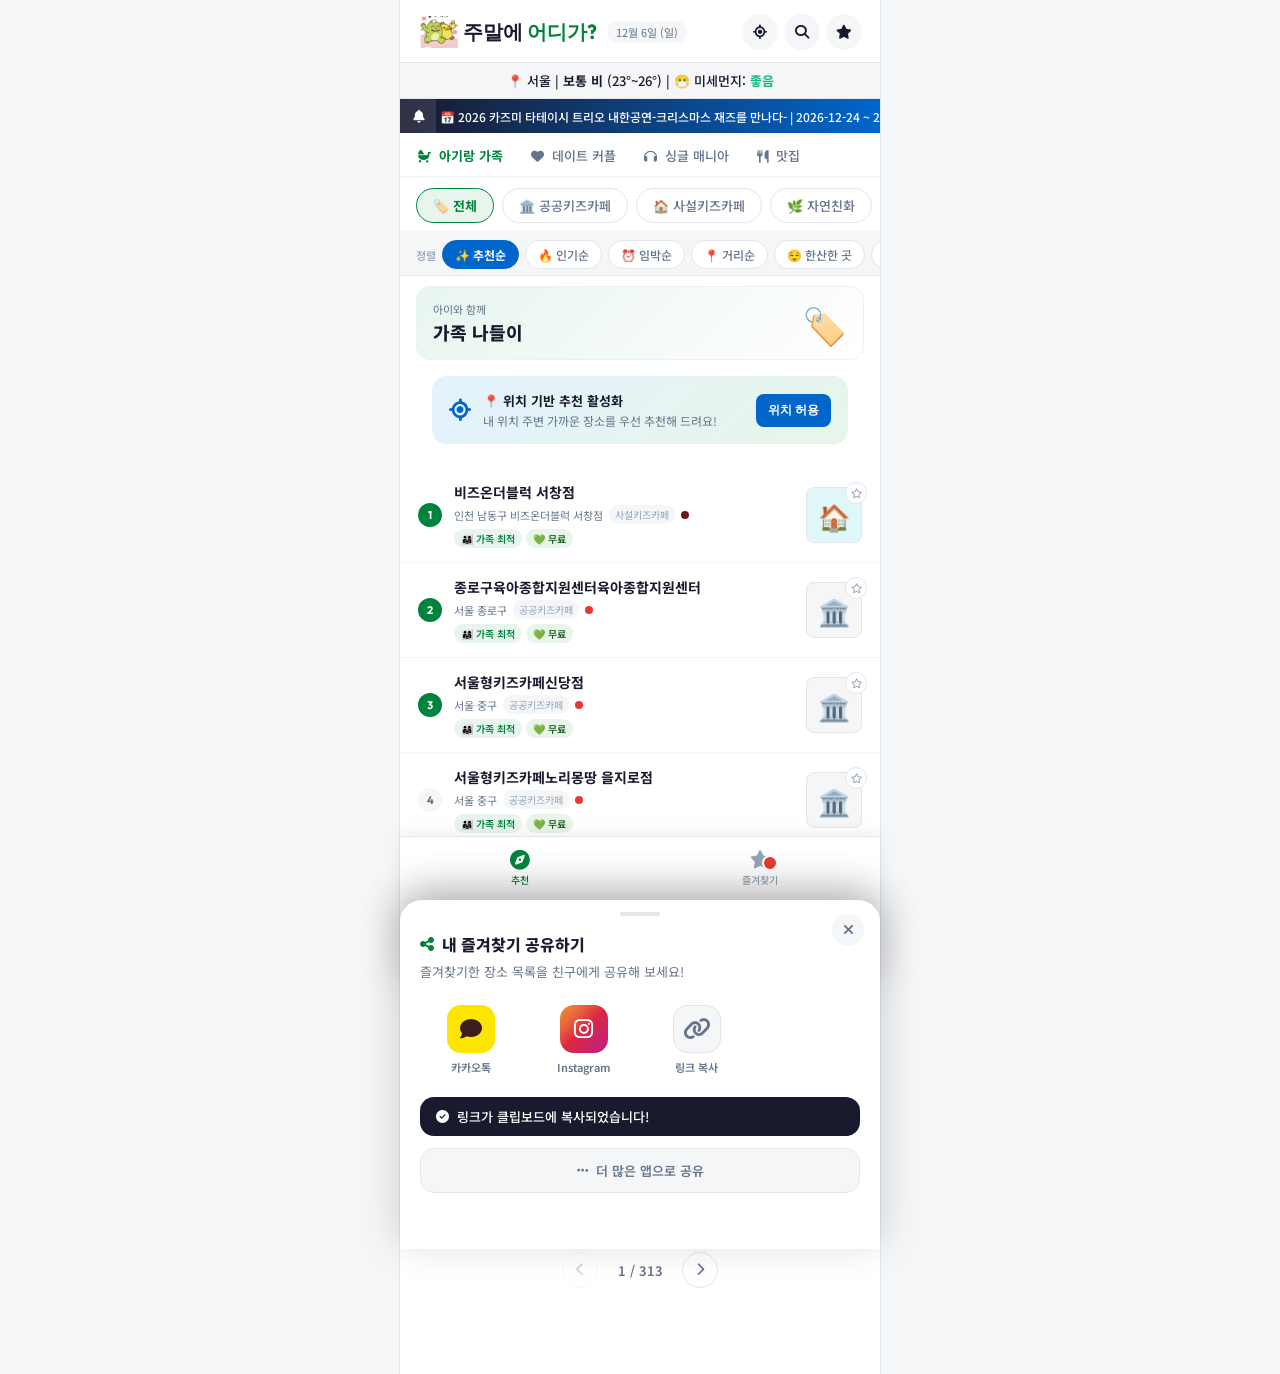
==== commit 42fc63f7: "fix: share sheet bugs - count all favs, remove ollonebank, fix kakao Safari error" ====
--- a/web/index.html
+++ b/web/index.html
@@ -210,10 +210,6 @@
           <div class="share-app-icon kakao"><i class="fa-solid fa-comment"></i></div>
           <span>카카오톡</span>
         </button>
-        <button class="share-app-btn" id="share-allone" aria-label="올원뱅크로 공유">
-          <div class="share-app-icon allone"><span class="allone-logo">ALL</span></div>
-          <span>올원뱅크</span>
-        </button>
         <button class="share-app-btn" id="share-instagram" aria-label="Instagram으로 공유">
           <div class="share-app-icon instagram"><i class="fa-brands fa-instagram"></i></div>
           <span>Instagram</span>
--- a/web/style.css
+++ b/web/style.css
@@ -419,6 +419,7 @@
 .crowd-dot.MODERATE      { background: var(--nh-orange); }
 .crowd-dot.CONGESTED     { background: var(--nh-red); }
 .crowd-dot.VERY_CONGESTED{ background: #6A1A1A; }
+.crowd-dot.UNKNOWN       { background: #C4C4C4; }   /* 측정값 없음 */
 
 /* ── 로딩 / 빈 화면 ── */
 .loading-row { display: flex; flex-direction: column; align-items: center; gap: 12px; padding: 48px 20px; color: var(--nh-text-sec); }
@@ -549,6 +550,7 @@
 .crowd-val.MODERATE      { color: var(--nh-orange); }
 .crowd-val.CONGESTED     { color: var(--nh-red); }
 .crowd-val.VERY_CONGESTED{ color: #6A1A1A; }
+.crowd-val.UNKNOWN       { color: #9A9A9A; }        /* 측정값 없음 */
 
 .detail-event-box { background: var(--nh-bg-sub); border-radius: var(--radius-md); padding: 12px 14px; }
 .detail-event-title { font-size: 14px; font-weight: 700; margin-bottom: 4px; }
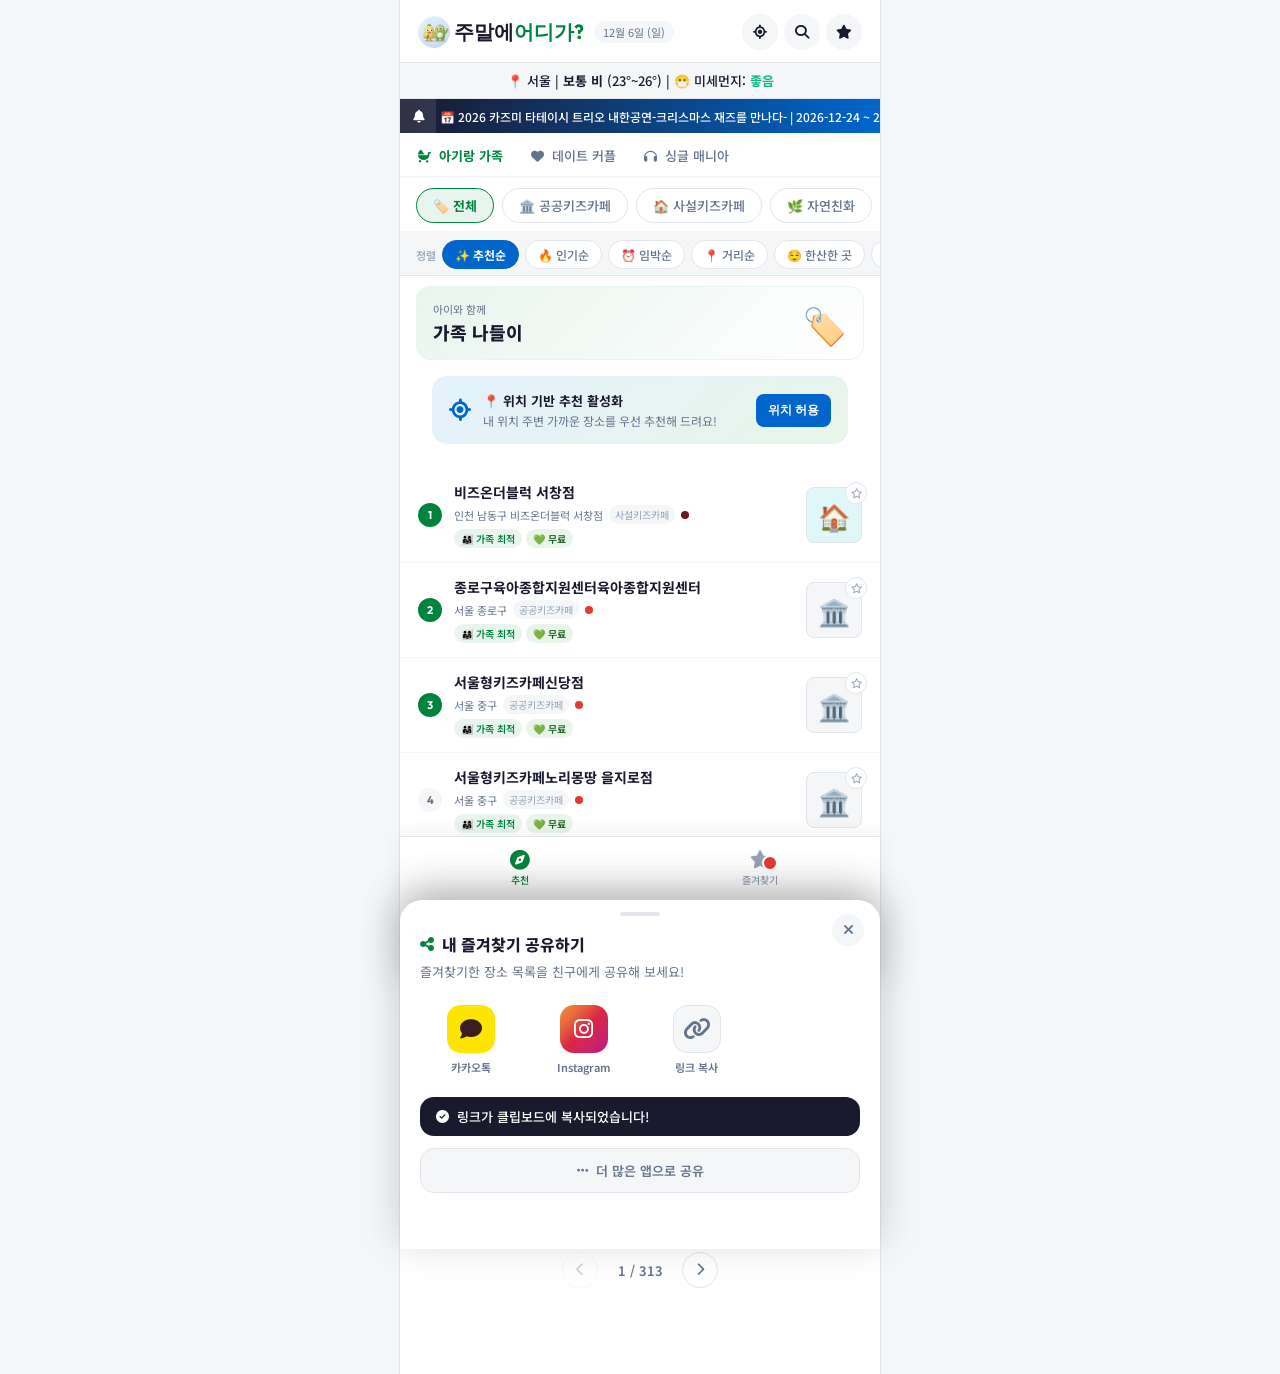
==== commit 254e2591: "feat: 즐겨찾기 전체 초기화 기능 추가 및 메인 로고 원형 크롭 적용" ====
--- a/web/index.html
+++ b/web/index.html
@@ -18,8 +18,8 @@
   <header class="nh-header">
     <div class="nh-header__left">
       <div class="nh-logo">
-        <img src="logo_where.png" alt="logo" class="nh-logo__img" style="height:32px;">
-        <span class="nh-logo__text">주말에 <b>어디가?</b></span>
+        <img src="logo_where.png" alt="logo" class="nh-logo__img" style="width:32px;height:32px;border-radius:50%;object-fit:cover;">
+        <span class="nh-logo__text">주말에<b>어디가?</b></span>
       </div>
       <span class="nh-header__date" id="header-date"></span>
     </div>
@@ -64,7 +64,7 @@
   <!--           추천 화면 (기본 뷰)            -->
   <!-- ═══════════════════════════════════════ -->
   <div id="view-home">
-    <!-- ── 주 세그먼트 탭 (가족 / 커플 / 싱글 / 맛집) ── -->
+    <!-- ── 주 세그먼트 탭 (가족 / 커플 / 싱글) ── -->
     <nav class="seg-tabs" role="tablist" aria-label="사용자 유형 선택">
       <button class="seg-tab active" data-seg="family" role="tab" aria-selected="true" id="tab-family">
         <i class="fa-solid fa-baby-carriage"></i> 아기랑 가족
@@ -74,9 +74,6 @@
       </button>
       <button class="seg-tab" data-seg="single" role="tab" aria-selected="false" id="tab-single">
         <i class="fa-solid fa-headphones"></i> 싱글 매니아
-      </button>
-      <button class="seg-tab" data-seg="food" role="tab" aria-selected="false" id="tab-food">
-        <i class="fa-solid fa-utensils"></i> 맛집
       </button>
     </nav>
 
@@ -155,9 +152,14 @@
         <i class="fa-solid fa-star" style="color:#F9A825"></i>
         <span>내 즐겨찾기</span>
       </div>
-      <button class="fav-share-btn" id="fav-share-btn" aria-label="즐겨찾기 리스트 공유">
-        <i class="fa-solid fa-share-nodes"></i> 공유하기
-      </button>
+      <div class="fav-header__right" style="display:flex;gap:8px;align-items:center;">
+        <button class="fav-reset-btn" id="fav-reset-btn" aria-label="즐겨찾기 전체 초기화" title="즐겨찾기 초기화">
+          <i class="fa-solid fa-rotate-right"></i> 초기화
+        </button>
+        <button class="fav-share-btn" id="fav-share-btn" aria-label="즐겨찾기 리스트 공유">
+          <i class="fa-solid fa-share-nodes"></i> 공유하기
+        </button>
+      </div>
     </div>
 
     <!-- 즐겨찾기 일정 요약 카드 -->
--- a/web/style.css
+++ b/web/style.css
@@ -446,6 +446,14 @@
   font-size: 15px; font-weight: 700; color: var(--nh-text-primary);
 }
 .fav-header__left { display: flex; align-items: center; gap: 8px; }
+.fav-reset-btn {
+  background: var(--nh-bg-sub); color: var(--nh-text-sec);
+  border: 1px solid var(--nh-border); border-radius: var(--radius-sm);
+  padding: 8px 12px; font-size: 12px; font-weight: 600;
+  cursor: pointer; display: flex; align-items: center; gap: 5px;
+  font-family: var(--font); transition: all 0.2s;
+}
+.fav-reset-btn:hover { background: #FEE2E2; border-color: #F87171; color: #DC2626; }
 .fav-share-btn {
   background: var(--nh-green); color: #fff;
   border: none; border-radius: var(--radius-sm);
@@ -698,6 +706,43 @@
 .stat-box.culture .stat-icon { color: #C084FC; }
 .stat-box.experience .stat-icon { color: #FB923C; }
 
+/* ── 데이터셋 스위처 (가족 / 커플 / 싱글) ── */
+.dataset-switcher {
+  display: flex;
+  gap: 10px;
+  margin-bottom: 20px;
+  background: rgba(30, 41, 59, 0.7);
+  padding: 6px;
+  border-radius: 14px;
+  border: 1px solid rgba(255, 255, 255, 0.08);
+}
+.dataset-tab-btn {
+  flex: 1;
+  background: transparent;
+  border: 1px solid transparent;
+  color: #94A3B8;
+  border-radius: 10px;
+  padding: 12px 18px;
+  font-size: 13px;
+  font-weight: 700;
+  cursor: pointer;
+  font-family: var(--font);
+  display: flex;
+  align-items: center;
+  justify-content: center;
+  gap: 8px;
+  transition: all 0.2s ease;
+}
+.dataset-tab-btn:hover {
+  background: rgba(255, 255, 255, 0.05);
+  color: #F1F5F9;
+}
+.dataset-tab-btn.active {
+  background: #3B82F6;
+  color: #FFFFFF;
+  box-shadow: 0 4px 14px rgba(59, 130, 246, 0.35);
+}
+
 .table-switcher {
   display: flex; gap: 8px; margin-bottom: 14px; flex-wrap: wrap;
 }
